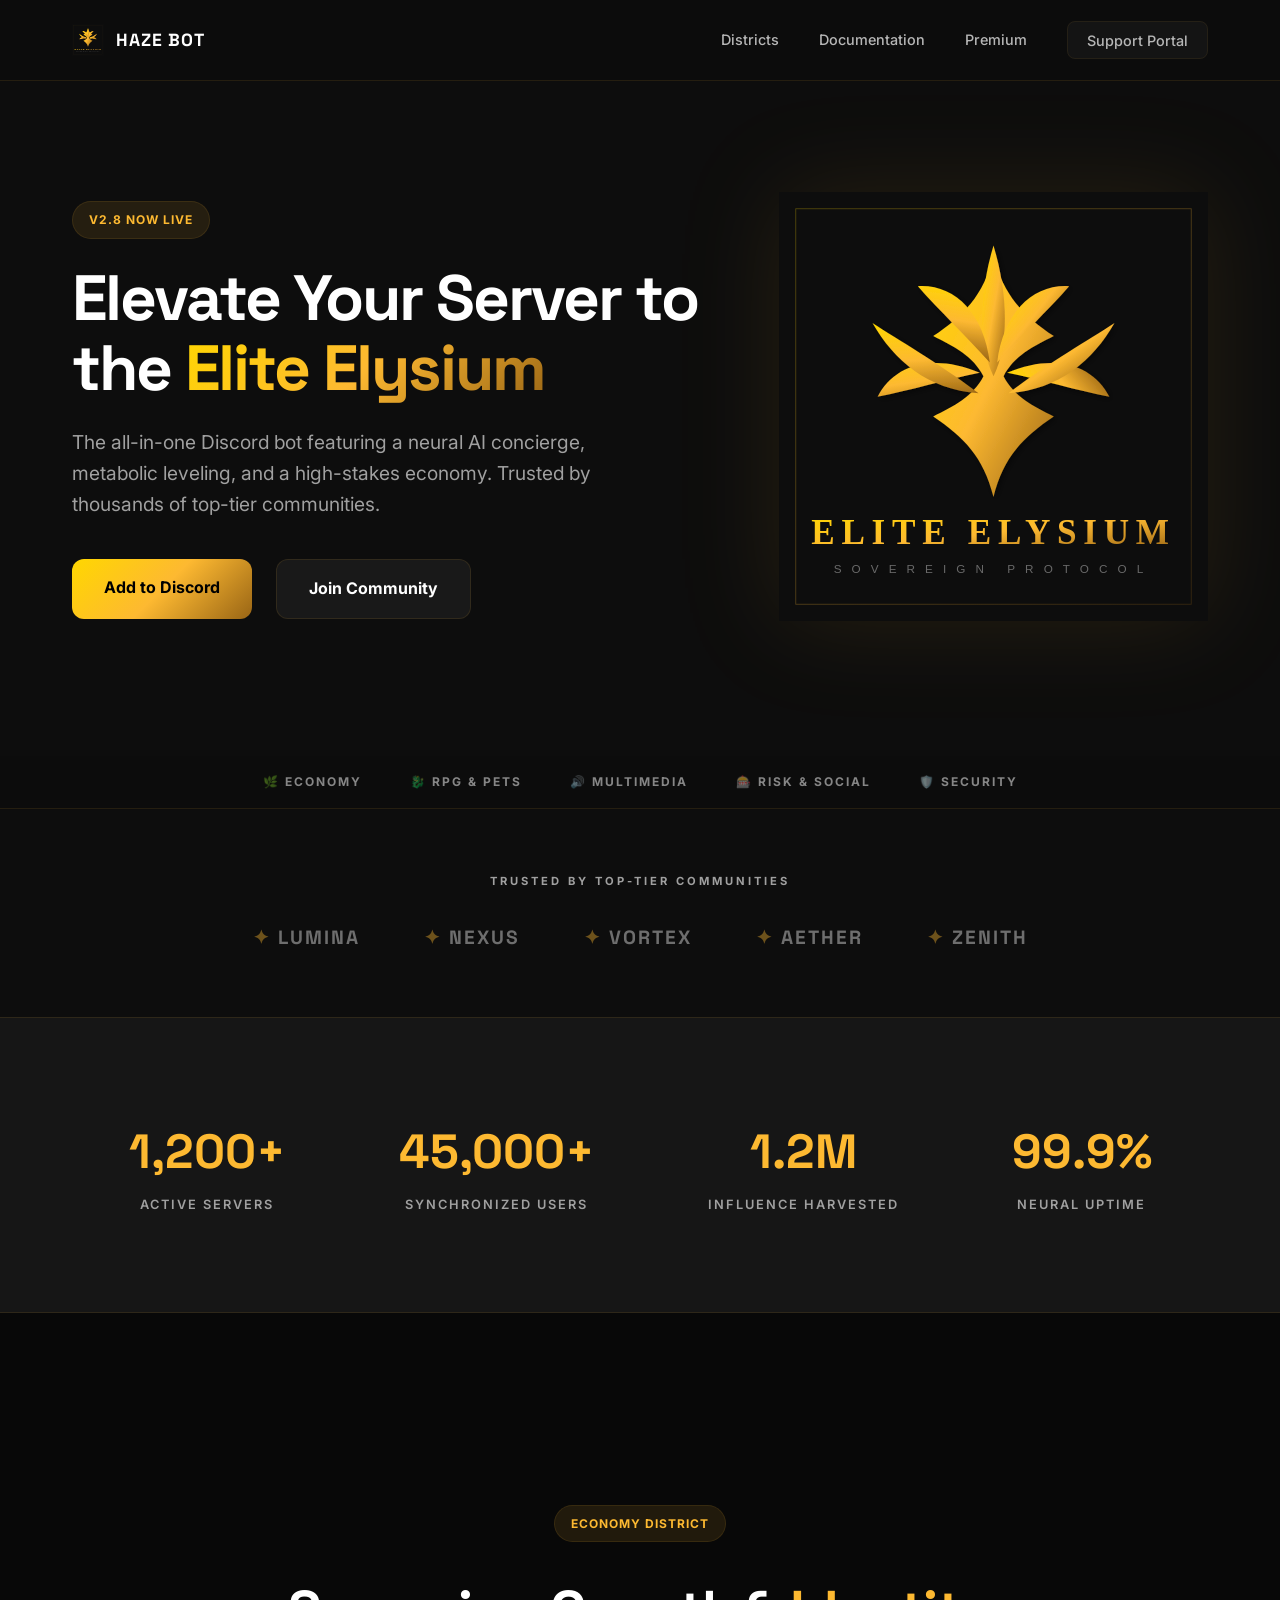
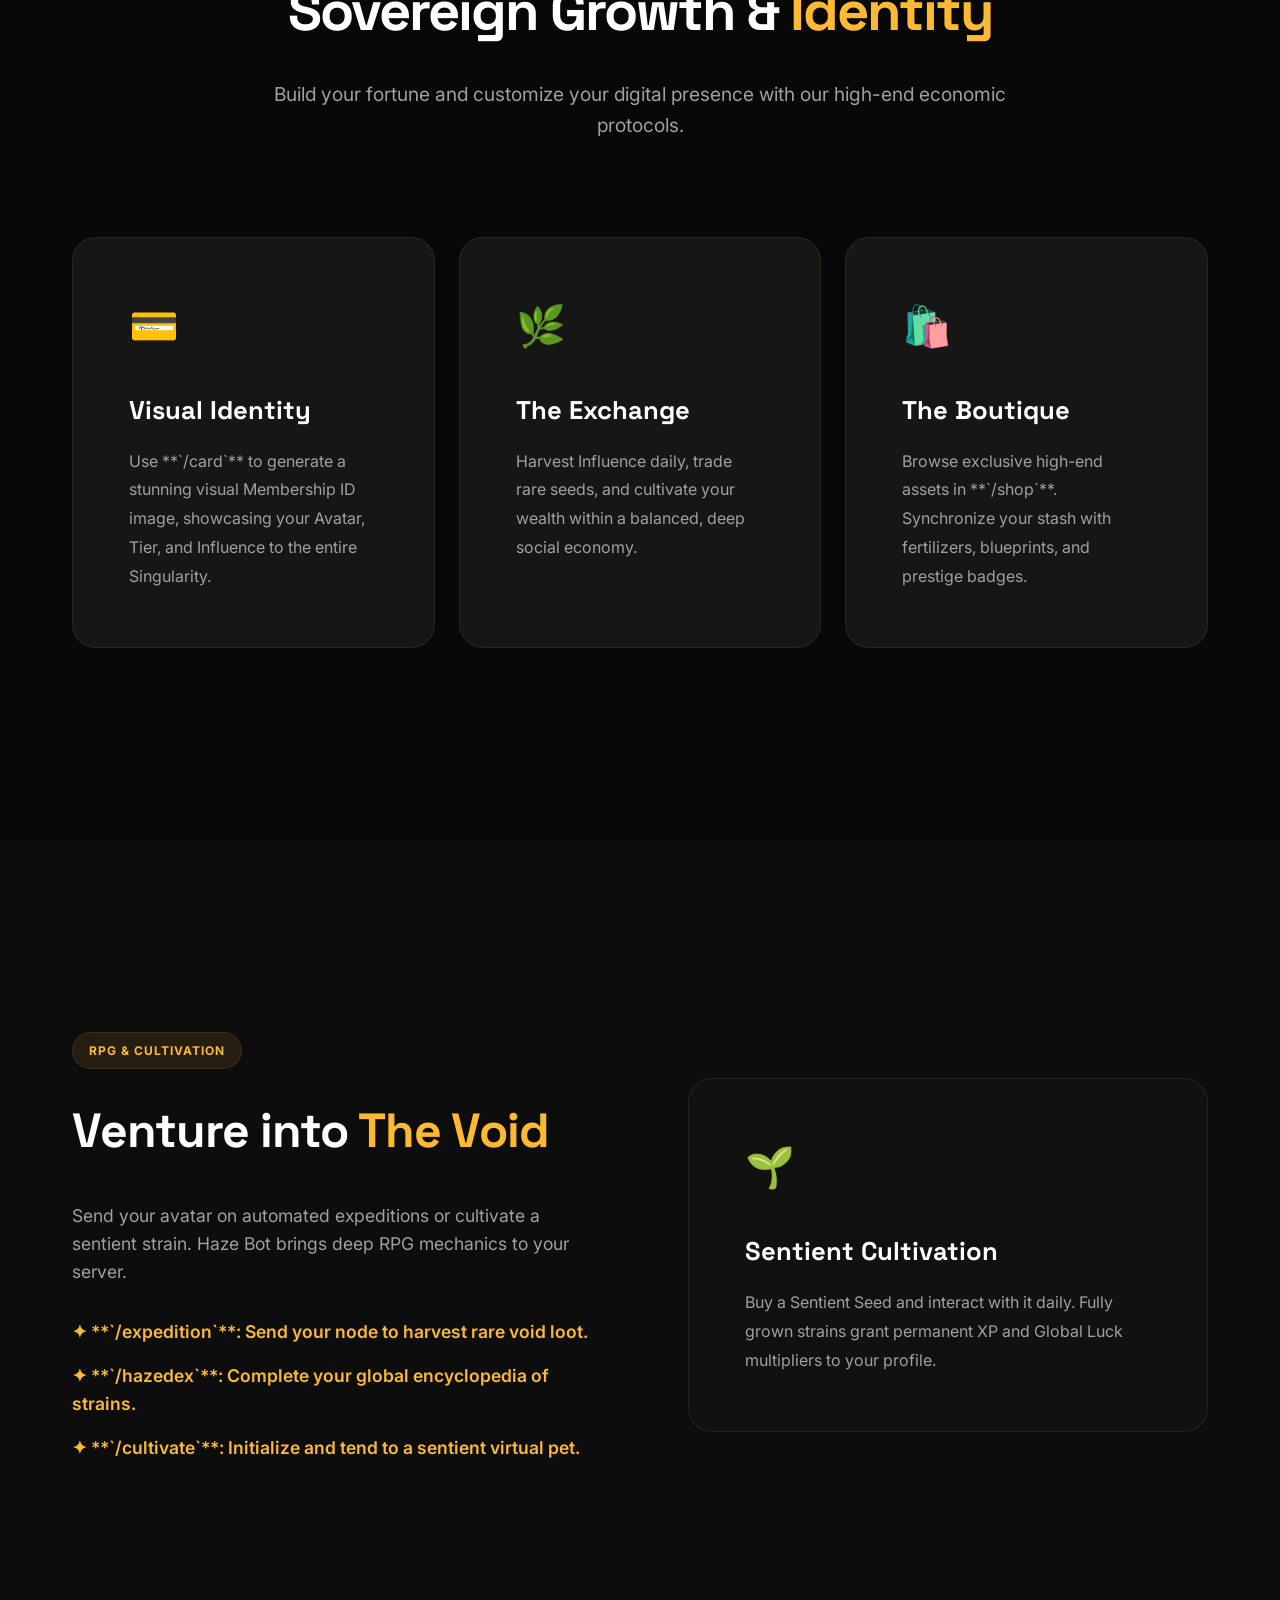
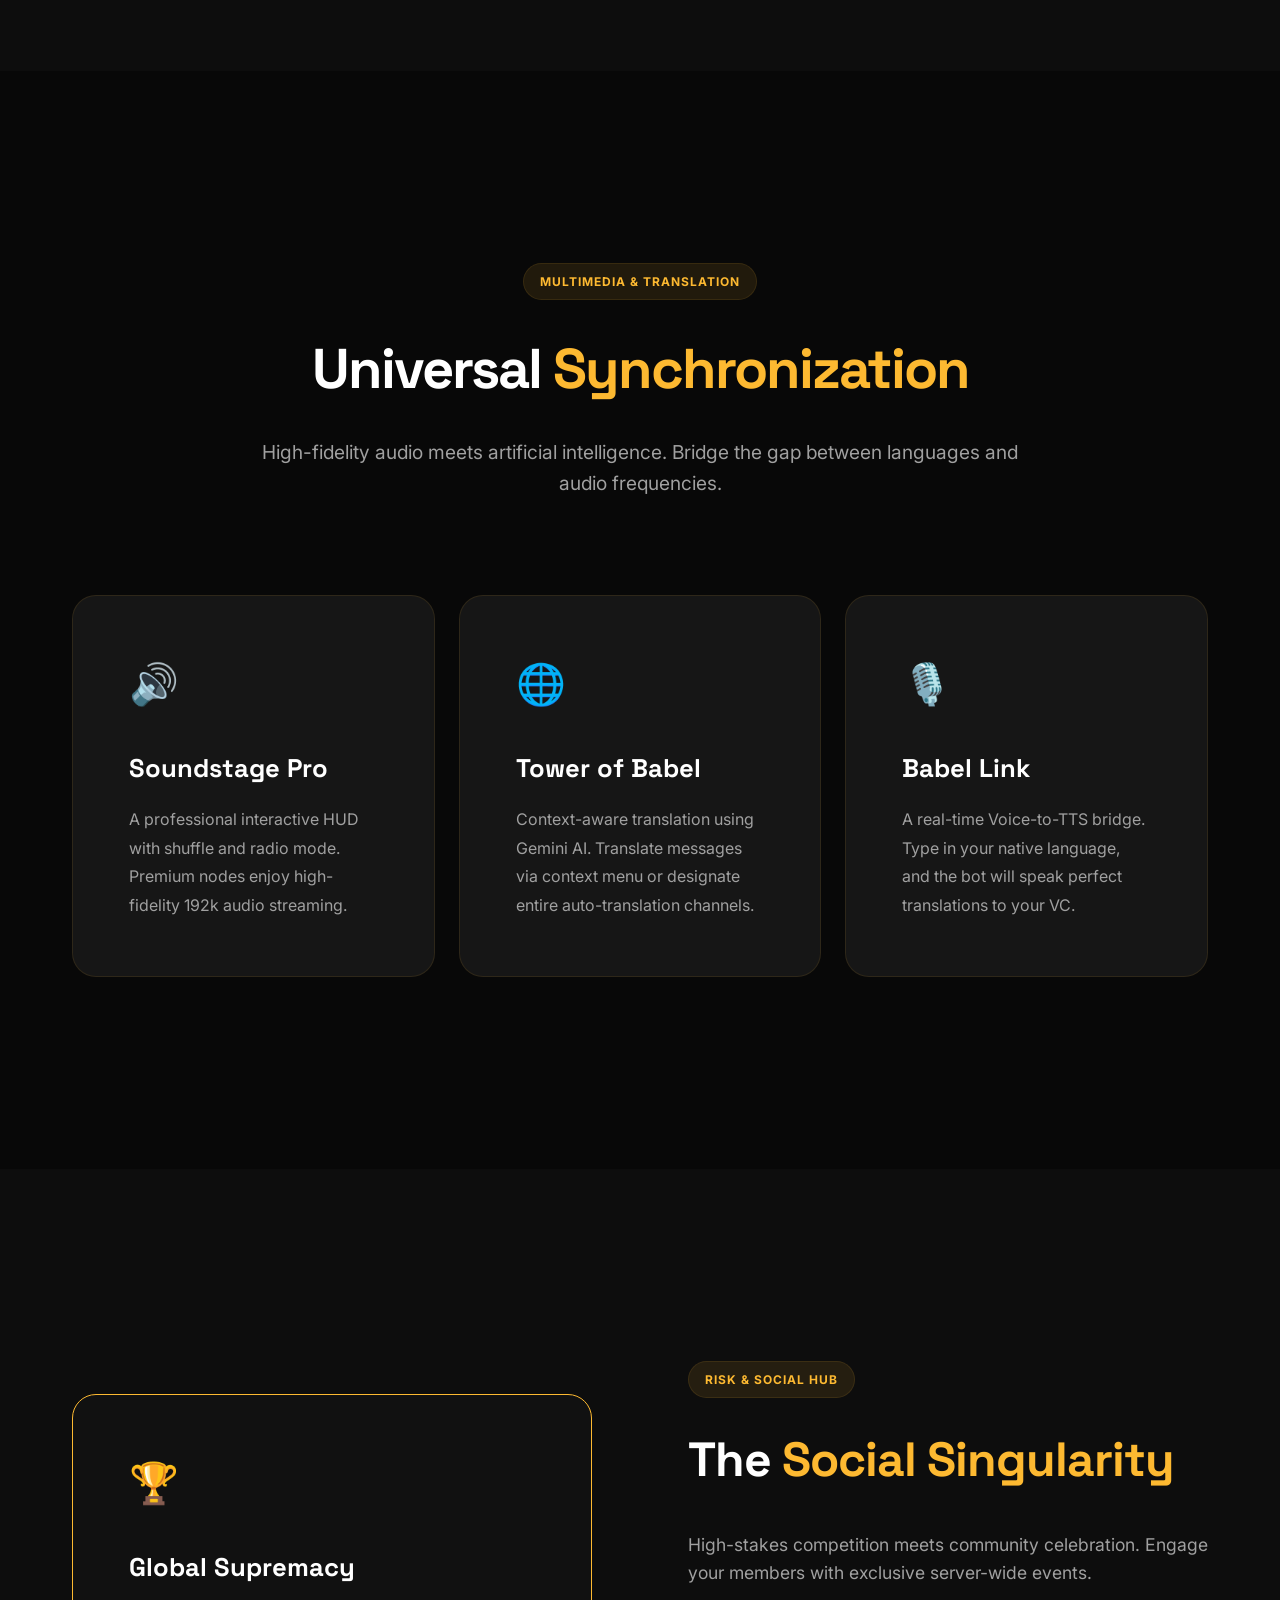
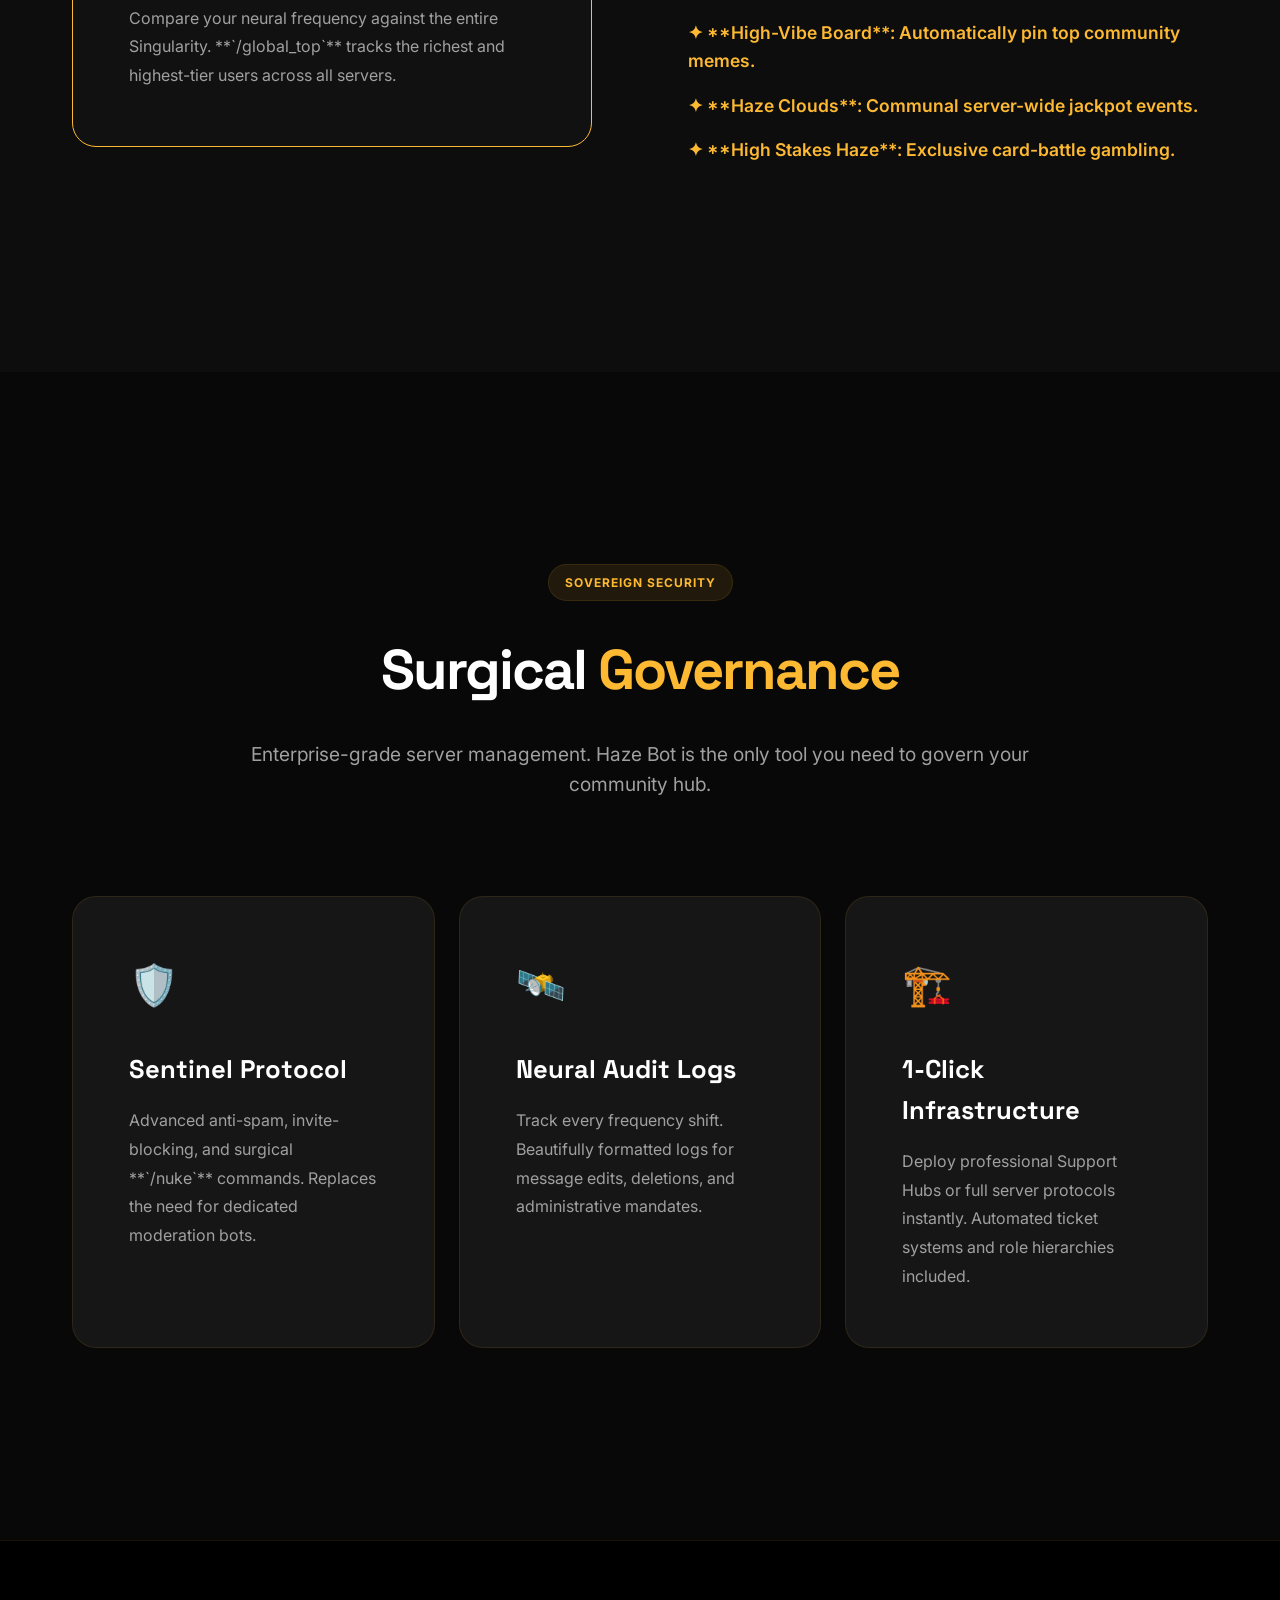
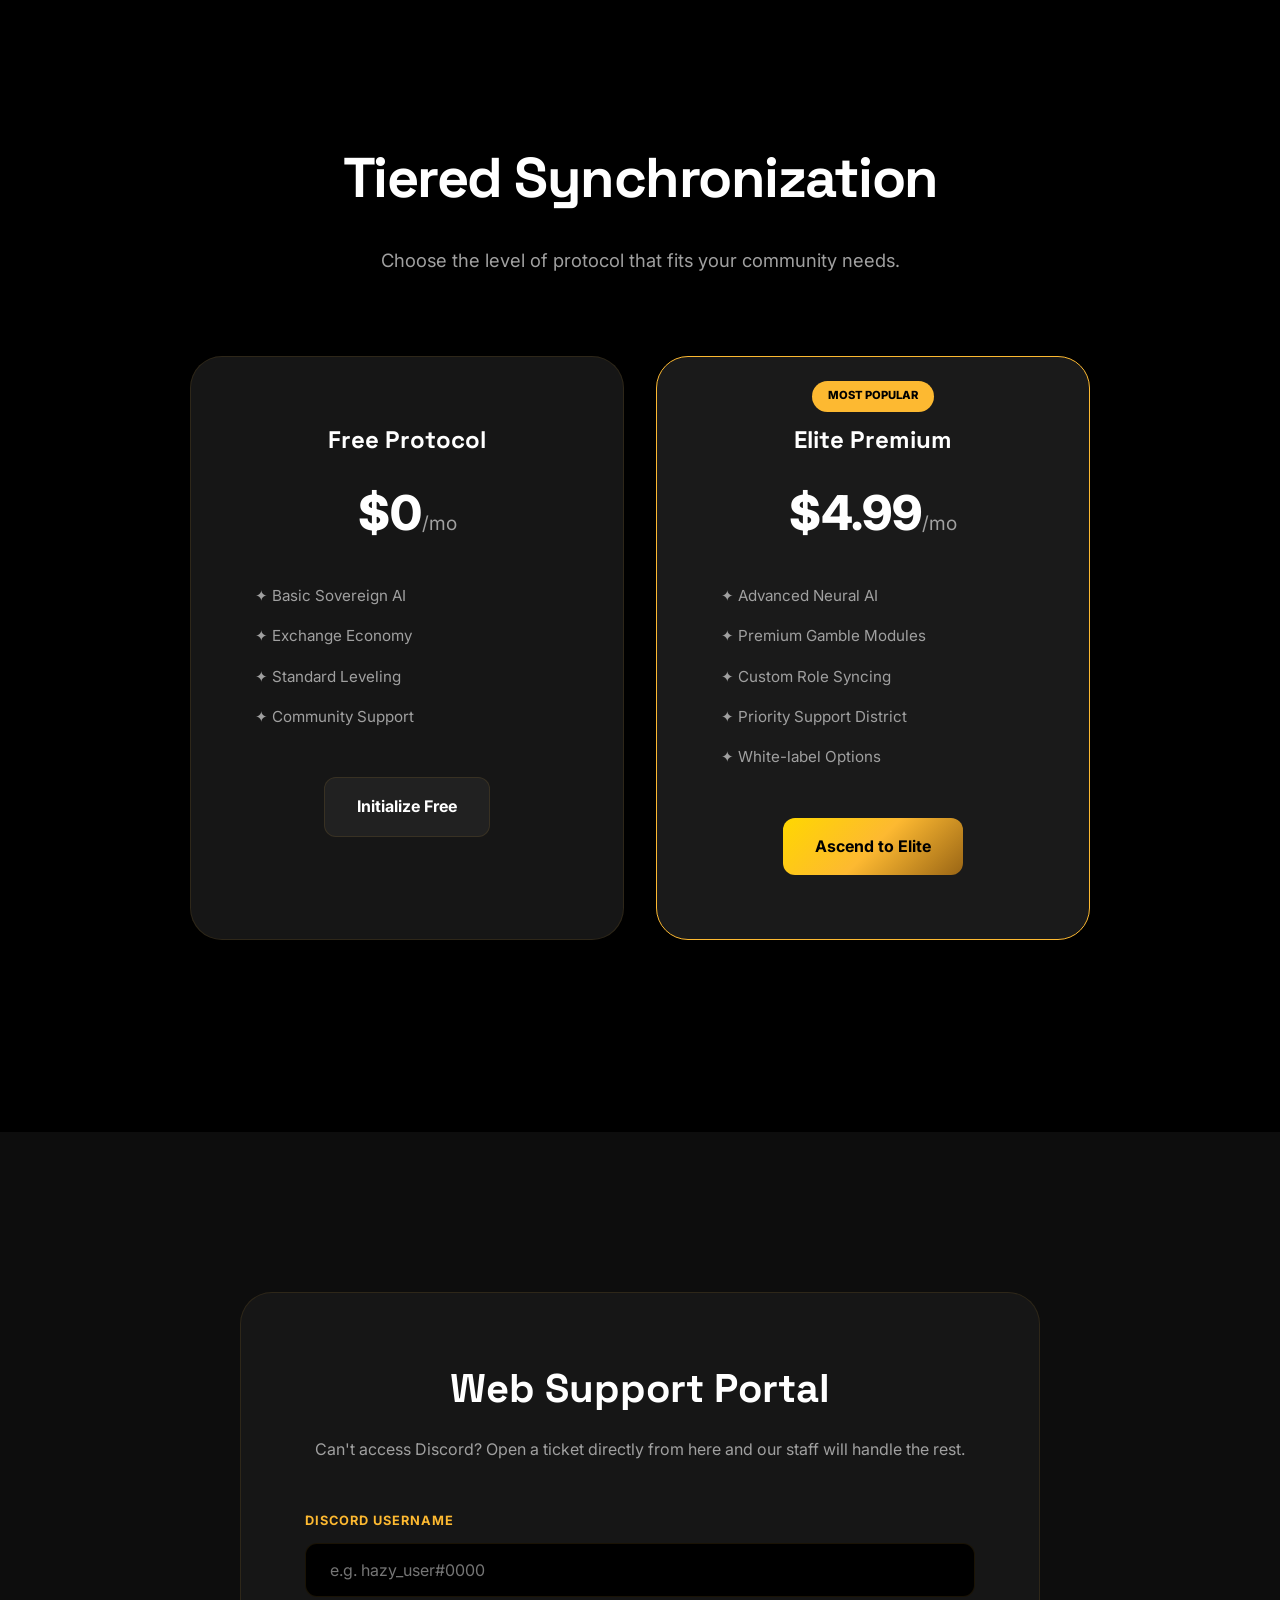
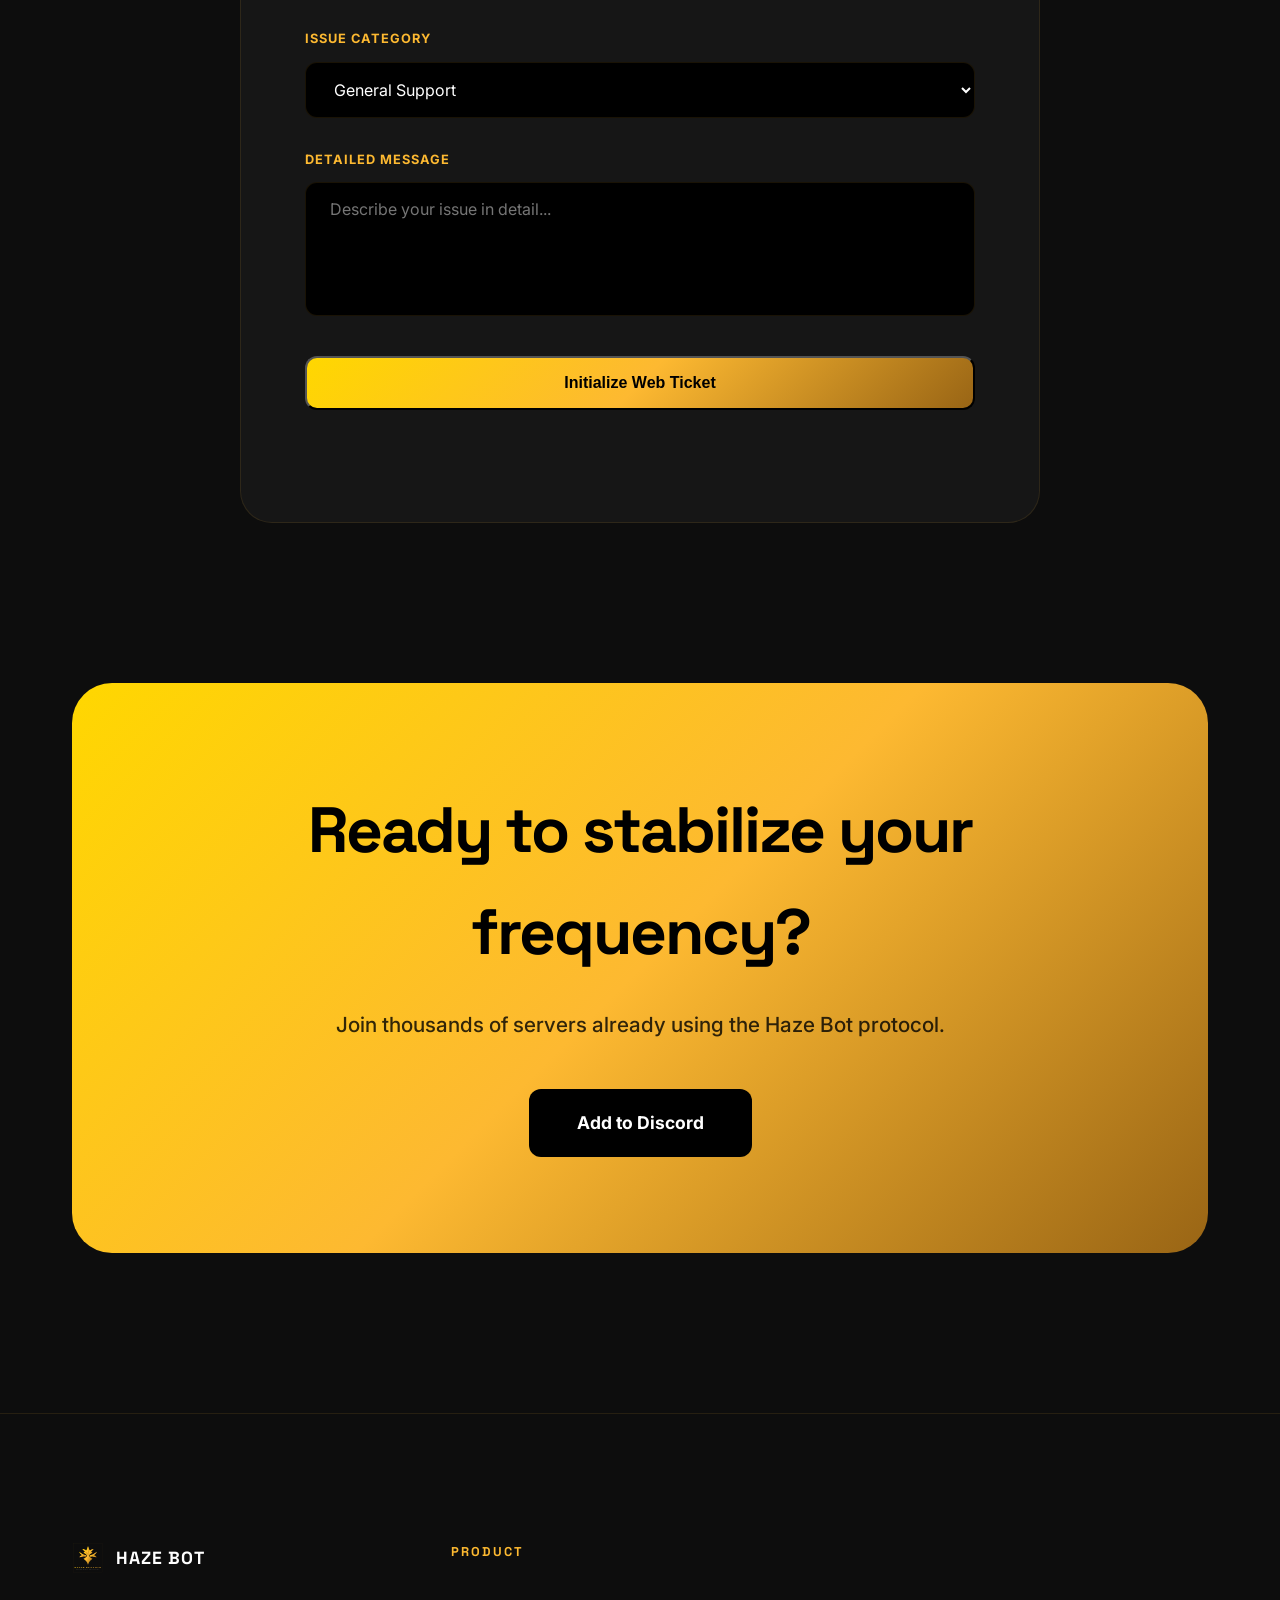
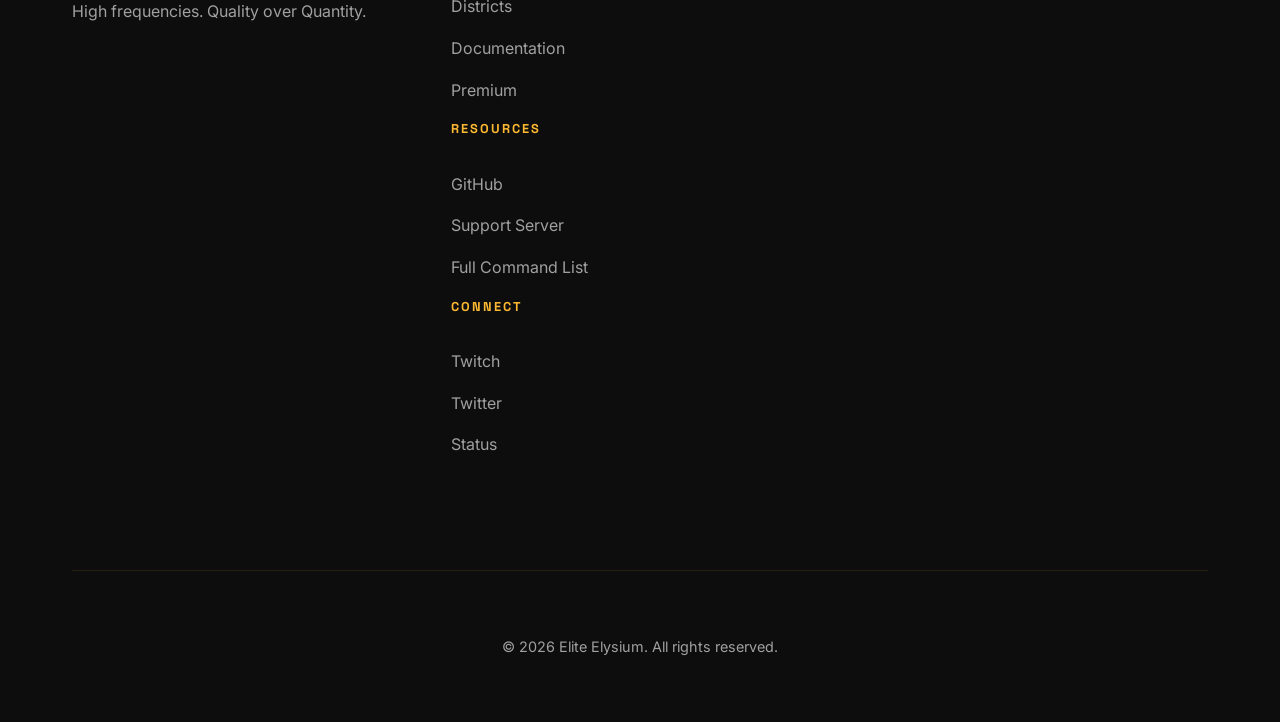
==== index.html @ 3a43bedd "🚀 Massive Feature Expansion: Categorized Districts, Live Stats, and Documentation" ====
<!DOCTYPE html>
<html lang="en">
<head>
    <meta charset="UTF-8">
    <meta name="viewport" content="width=device-width, initial-scale=1.0">
    <title>Haze Bot | The Elite Discord Experience</title>
    <link rel="stylesheet" href="styles.css">
    <link rel="preconnect" href="https://fonts.googleapis.com">
    <link rel="preconnect" href="https://fonts.gstatic.com" crossorigin>
    <link href="https://fonts.googleapis.com/css2?family=Inter:wght@400;500;600;700&family=Space+Grotesk:wght@700&display=swap" rel="stylesheet">
</head>
<body>
    <nav>
        <div class="container">
            <div class="nav-content">
                <div class="logo">
                    <img src="elysium_logo.svg" alt="Haze Bot Logo">
                    <span>HAZE BOT</span>
                </div>
                <div class="nav-right">
                    <ul class="nav-links">
                        <li><a href="#economy">Districts</a></li>
                        <li><a href="help.html">Documentation</a></li>
                        <li><a href="#premium">Premium</a></li>
                        <li><a href="#support" class="nav-btn">Support Portal</a></li>
                    </ul>
                    <div class="hamburger" id="mobile-menu-btn">
                        <span></span><span></span><span></span>
                    </div>
                </div>
            </div>
        </div>
        <!-- Mobile Dropdown -->
        <div class="mobile-nav" id="mobile-nav">
            <a href="#economy">Districts</a>
            <a href="help.html">Documentation</a>
            <a href="#premium">Premium</a>
            <a href="#support">Support Portal</a>
            <a href="https://discord.com/oauth2/authorize?client_id=1479184135963541575&permissions=8&scope=bot+applications.commands" class="btn btn-primary">Add to Discord</a>
        </div>
    </nav>

    <header class="hero">
        <div class="container hero-container">
            <div class="hero-text reveal">
                <span class="badge">V2.8 NOW LIVE</span>
                <h1>Elevate Your Server to the <span>Elite Elysium</span></h1>
                <p>The all-in-one Discord bot featuring a neural AI concierge, metabolic leveling, and a high-stakes economy. Trusted by thousands of top-tier communities.</p>
                <div class="hero-btns">
                    <a href="https://discord.com/oauth2/authorize?client_id=1479184135963541575&permissions=8&scope=bot+applications.commands" class="btn btn-primary">Add to Discord</a>
                    <a href="#" class="btn btn-secondary">Join Community</a>
                </div>
            </div>
            <div class="hero-image reveal">
                <img src="elysium_logo.svg" alt="Haze Bot Logo" class="floating">
            </div>
        </div>
    </header>

    <div class="district-nav-wrapper">
        <div class="container">
            <div class="district-nav">
                <a href="#economy">🌿 ECONOMY</a>
                <a href="#rpg">🐉 RPG & PETS</a>
                <a href="#multimedia">🔊 MULTIMEDIA</a>
                <a href="#social">🎰 RISK & SOCIAL</a>
                <a href="#security">🛡️ SECURITY</a>
            </div>
        </div>
    </div>

    <section class="trust-banner">
        <div class="container">
            <p>TRUSTED BY TOP-TIER COMMUNITIES</p>
            <div class="logo-cloud">
                <div class="cloud-item"><span>✦</span> LUMINA</div>
                <div class="cloud-item"><span>✦</span> NEXUS</div>
                <div class="cloud-item"><span>✦</span> VORTEX</div>
                <div class="cloud-item"><span>✦</span> AETHER</div>
                <div class="cloud-item"><span>✦</span> ZENITH</div>
            </div>
        </div>
    </section>

    <section class="stats">
        <div class="container stats-container">
            <div class="stat-item reveal">
                <h3 id="live-server-count">1,200+</h3>
                <p>Active Servers</p>
            </div>
            <div class="stat-item reveal">
                <h3 id="live-user-count">45,000+</h3>
                <p>Synchronized Users</p>
            </div>
            <div class="stat-item reveal">
                <h3 id="live-influence-harvested">1.2M</h3>
                <p>Influence Harvested</p>
            </div>
            <div class="stat-item reveal">
                <h3 id="live-uptime">99.9%</h3>
                <p>Neural Uptime</p>
            </div>
        </div>
    </section>

    <!-- DISTRICT: ECONOMY -->
    <section id="economy" class="district section-alt">
        <div class="container">
            <div class="district-header reveal">
                <span class="badge">ECONOMY DISTRICT</span>
                <h2>Sovereign Growth & <span>Identity</span></h2>
                <p>Build your fortune and customize your digital presence with our high-end economic protocols.</p>
            </div>
            <div class="feature-grid">
                <div class="feature-card reveal">
                    <div class="feature-icon">💳</div>
                    <h3>Visual Identity</h3>
                    <p>Use **`/card`** to generate a stunning visual Membership ID image, showcasing your Avatar, Tier, and Influence to the entire Singularity.</p>
                </div>
                <div class="feature-card reveal">
                    <div class="feature-icon">🌿</div>
                    <h3>The Exchange</h3>
                    <p>Harvest Influence daily, trade rare seeds, and cultivate your wealth within a balanced, deep social economy.</p>
                </div>
                <div class="feature-card reveal">
                    <div class="feature-icon">🛍️</div>
                    <h3>The Boutique</h3>
                    <p>Browse exclusive high-end assets in **`/shop`**. Synchronize your stash with fertilizers, blueprints, and prestige badges.</p>
                </div>
            </div>
        </div>
    </section>

    <!-- DISTRICT: RPG -->
    <section id="rpg" class="district">
        <div class="container">
            <div class="split-row reveal">
                <div class="split-text">
                    <span class="badge">RPG & CULTIVATION</span>
                    <h2>Venture into <span>The Void</span></h2>
                    <p>Send your avatar on automated expeditions or cultivate a sentient strain. Haze Bot brings deep RPG mechanics to your server.</p>
                    <ul class="check-list">
                        <li>✦ **`/expedition`**: Send your node to harvest rare void loot.</li>
                        <li>✦ **`/hazedex`**: Complete your global encyclopedia of strains.</li>
                        <li>✦ **`/cultivate`**: Initialize and tend to a sentient virtual pet.</li>
                    </ul>
                </div>
                <div class="split-visual">
                    <div class="feature-card" style="margin: 0; background: #111;">
                        <div class="feature-icon">🌱</div>
                        <h3>Sentient Cultivation</h3>
                        <p>Buy a Sentient Seed and interact with it daily. Fully grown strains grant permanent XP and Global Luck multipliers to your profile.</p>
                    </div>
                </div>
            </div>
        </div>
    </section>

    <!-- DISTRICT: MULTIMEDIA -->
    <section id="multimedia" class="district section-alt">
        <div class="container">
            <div class="district-header reveal">
                <span class="badge">MULTIMEDIA & TRANSLATION</span>
                <h2>Universal <span>Synchronization</span></h2>
                <p>High-fidelity audio meets artificial intelligence. Bridge the gap between languages and audio frequencies.</p>
            </div>
            <div class="feature-grid">
                <div class="feature-card reveal">
                    <div class="feature-icon">🔊</div>
                    <h3>Soundstage Pro</h3>
                    <p>A professional interactive HUD with shuffle and radio mode. Premium nodes enjoy high-fidelity 192k audio streaming.</p>
                </div>
                <div class="feature-card reveal">
                    <div class="feature-icon">🌐</div>
                    <h3>Tower of Babel</h3>
                    <p>Context-aware translation using Gemini AI. Translate messages via context menu or designate entire auto-translation channels.</p>
                </div>
                <div class="feature-card reveal">
                    <div class="feature-icon">🎙️</div>
                    <h3>Babel Link</h3>
                    <p>A real-time Voice-to-TTS bridge. Type in your native language, and the bot will speak perfect translations to your VC.</p>
                </div>
            </div>
        </div>
    </section>

    <!-- DISTRICT: RISK & SOCIAL -->
    <section id="social" class="district">
        <div class="container">
            <div class="split-row reveal">
                <div class="split-visual">
                    <div class="feature-card" style="margin: 0; background: #111; border-color: var(--primary-gold);">
                        <div class="feature-icon">🏆</div>
                        <h3>Global Supremacy</h3>
                        <p>Compare your neural frequency against the entire Singularity. **`/global_top`** tracks the richest and highest-tier users across all servers.</p>
                    </div>
                </div>
                <div class="split-text">
                    <span class="badge">RISK & SOCIAL HUB</span>
                    <h2>The <span>Social Singularity</span></h2>
                    <p>High-stakes competition meets community celebration. Engage your members with exclusive server-wide events.</p>
                    <ul class="check-list">
                        <li>✦ **High-Vibe Board**: Automatically pin top community memes.</li>
                        <li>✦ **Haze Clouds**: Communal server-wide jackpot events.</li>
                        <li>✦ **High Stakes Haze**: Exclusive card-battle gambling.</li>
                    </ul>
                </div>
            </div>
        </div>
    </section>

    <!-- DISTRICT: SECURITY -->
    <section id="security" class="district section-alt">
        <div class="container">
            <div class="district-header reveal">
                <span class="badge">SOVEREIGN SECURITY</span>
                <h2>Surgical <span>Governance</span></h2>
                <p>Enterprise-grade server management. Haze Bot is the only tool you need to govern your community hub.</p>
            </div>
            <div class="feature-grid">
                <div class="feature-card reveal">
                    <div class="feature-icon">🛡️</div>
                    <h3>Sentinel Protocol</h3>
                    <p>Advanced anti-spam, invite-blocking, and surgical **`/nuke`** commands. Replaces the need for dedicated moderation bots.</p>
                </div>
                <div class="feature-card reveal">
                    <div class="feature-icon">🛰️</div>
                    <h3>Neural Audit Logs</h3>
                    <p>Track every frequency shift. Beautifully formatted logs for message edits, deletions, and administrative mandates.</p>
                </div>
                <div class="feature-card reveal">
                    <div class="feature-icon">🏗️</div>
                    <h3>1-Click Infrastructure</h3>
                    <p>Deploy professional Support Hubs or full server protocols instantly. Automated ticket systems and role hierarchies included.</p>
                </div>
            </div>
        </div>
    </section>

    <section id="premium" class="pricing">
        <div class="container">
            <div class="section-header reveal">
                <h2>Tiered Synchronization</h2>
                <p>Choose the level of protocol that fits your community needs.</p>
            </div>
            <div class="pricing-grid">
                <div class="pricing-card reveal">
                    <h3>Free Protocol</h3>
                    <div class="price">$0<span>/mo</span></div>
                    <ul class="plan-features">
                        <li>✦ Basic Sovereign AI</li>
                        <li>✦ Exchange Economy</li>
                        <li>✦ Standard Leveling</li>
                        <li>✦ Community Support</li>
                    </ul>
                    <a href="https://discord.com/oauth2/authorize?client_id=1479184135963541575&permissions=8&scope=bot+applications.commands" class="btn btn-secondary">Initialize Free</a>
                </div>
                <div class="pricing-card featured reveal">
                    <div class="featured-badge">MOST POPULAR</div>
                    <h3>Elite Premium</h3>
                    <div class="price">$4.99<span>/mo</span></div>
                    <ul class="plan-features">
                        <li>✦ Advanced Neural AI</li>
                        <li>✦ Premium Gamble Modules</li>
                        <li>✦ Custom Role Syncing</li>
                        <li>✦ Priority Support District</li>
                        <li>✦ White-label Options</li>
                    </ul>
                    <a href="#" class="btn btn-primary">Ascend to Elite</a>
                </div>
            </div>
        </div>
    </section>

    <section id="support" class="support-portal">
        <div class="container">
            <div class="support-card reveal">
                <div class="support-header">
                    <h2>Web Support Portal</h2>
                    <p>Can't access Discord? Open a ticket directly from here and our staff will handle the rest.</p>
                </div>
                <form id="ticket-form" class="support-form">
                    <div class="form-group">
                        <label>Discord Username</label>
                        <input type="text" id="username" placeholder="e.g. hazy_user#0000" required>
                    </div>
                    <div class="form-group">
                        <label>Issue Category</label>
                        <select id="category">
                            <option value="General Support">General Support</option>
                            <option value="Bug Report">Bug Report</option>
                            <option value="Economy Issue">Economy Issue</option>
                            <option value="Premium Inquiry">Premium Inquiry</option>
                        </select>
                    </div>
                    <div class="form-group">
                        <label>Detailed Message</label>
                        <textarea id="message" rows="5" placeholder="Describe your issue in detail..." required></textarea>
                    </div>
                    <button type="submit" class="btn btn-primary w-100">Initialize Web Ticket</button>
                    <div id="form-status" class="form-status"></div>
                </form>
            </div>
        </div>
    </section>

    <section class="cta">
        <div class="container">
            <div class="cta-card reveal">
                <h2>Ready to stabilize your frequency?</h2>
                <p>Join thousands of servers already using the Haze Bot protocol.</p>
                <a href="https://discord.com/oauth2/authorize?client_id=1479184135963541575&permissions=8&scope=bot+applications.commands" class="btn btn-primary">Add to Discord</a>
            </div>
        </div>
    </section>

    <footer>
        <div class="container">
            <div class="footer-grid">
                <div class="footer-brand">
                    <div class="logo">
                        <img src="elysium_logo.svg" alt="Haze Bot Logo">
                        <span>HAZE BOT</span>
                    </div>
                    <p>High frequencies. Quality over Quantity.</p>
                </div>
                <div class="footer-links">
                    <div class="link-group">
                        <h4>Product</h4>
                        <a href="#economy">Districts</a>
                        <a href="help.html">Documentation</a>
                        <a href="#premium">Premium</a>
                    </div>
                    <div class="link-group">
                        <h4>Resources</h4>
                        <a href="https://github.com">GitHub</a>
                        <a href="https://discord.gg/TFC7YdumkF">Support Server</a>
                        <a href="help.html">Full Command List</a>
                    </div>
                    <div class="link-group">
                        <h4>Connect</h4>
                        <a href="https://www.twitch.tv/iitzlunartv">Twitch</a>
                        <a href="#">Twitter</a>
                        <a href="#">Status</a>
                    </div>
                </div>
            </div>
            <div class="footer-bottom">
                <p>&copy; 2026 Elite Elysium. All rights reserved.</p>
            </div>
        </div>
    </footer>

    <script src="script.js"></script>
</body>
</html>
---- styles.css ----
:root {
    --bg-dark: #0d0d0d;
    --bg-card: #161616;
    --primary-gold: #FDB931;
    --secondary-gold: #996515;
    --text-white: #ffffff;
    --text-muted: #a0a0a0;
    --border: rgba(253, 185, 49, 0.1);
    --gold-gradient: linear-gradient(135deg, #FFD700 0%, #FDB931 50%, #996515 100%);
    --font-heading: 'Space Grotesk', sans-serif;
    --font-body: 'Inter', sans-serif;
    --transition: all 0.3s cubic-bezier(0.4, 0, 0.2, 1);
}

* {
    margin: 0;
    padding: 0;
    box-sizing: border-box;
}

html {
    scroll-behavior: smooth;
}

body {
    background-color: var(--bg-dark);
    color: var(--text-white);
    font-family: var(--font-body);
    line-height: 1.6;
    overflow-x: hidden;
}

.container {
    max-width: 1200px;
    margin: 0 auto;
    padding: 0 2rem;
}

/* Typography */
h1, h2, h3 {
    font-family: var(--font-heading);
}

span.badge {
    background: rgba(253, 185, 49, 0.1);
    color: var(--primary-gold);
    padding: 0.5rem 1rem;
    border-radius: 50px;
    font-size: 0.75rem;
    font-weight: 700;
    letter-spacing: 1px;
    border: 1px solid var(--border);
    display: inline-block;
    margin-bottom: 1.5rem;
}

/* Navigation */
nav {
    padding: 1.5rem 0;
    position: fixed;
    top: 0;
    width: 100%;
    z-index: 1000;
    background: rgba(13, 13, 13, 0.8);
    backdrop-filter: blur(10px);
    border-bottom: 1px solid var(--border);
    transition: var(--transition);
}

.nav-content {
    display: flex;
    justify-content: space-between;
    align-items: center;
}

.logo {
    display: flex;
    align-items: center;
    gap: 0.75rem;
    font-family: var(--font-heading);
    font-weight: 700;
    font-size: 1.1rem;
    letter-spacing: 1px;
}

.logo img {
    height: 32px;
}

.nav-right {
    display: flex;
    align-items: center;
    gap: 2.5rem;
}

.nav-links {
    display: flex;
    list-style: none;
    gap: 2.5rem;
    align-items: center;
}

.nav-links a {
    color: var(--text-white);
    text-decoration: none;
    font-size: 0.9rem;
    font-weight: 500;
    transition: var(--transition);
    opacity: 0.7;
}

.nav-links a:hover {
    opacity: 1;
    color: var(--primary-gold);
}

.nav-btn {
    background: rgba(255, 255, 255, 0.05);
    padding: 0.6rem 1.2rem;
    border-radius: 8px;
    border: 1px solid var(--border);
}

/* Hamburger */
.hamburger {
    display: none;
    flex-direction: column;
    gap: 6px;
    cursor: pointer;
}

.hamburger span {
    width: 25px;
    height: 2px;
    background: #fff;
    transition: 0.3s;
}

/* Mobile Nav Dropdown */
.mobile-nav {
    display: none;
    position: absolute;
    top: 100%;
    left: 0;
    width: 100%;
    background: #111;
    border-bottom: 1px solid var(--border);
    padding: 2rem;
    flex-direction: column;
    gap: 1.5rem;
}

.mobile-nav a {
    color: #fff;
    text-decoration: none;
    font-size: 1.1rem;
    font-weight: 500;
}

/* Hero Section */
.hero {
    padding: 12rem 0 8rem;
}

.hero-container {
    display: grid;
    grid-template-columns: 1.2fr 0.8fr;
    align-items: center;
    gap: 4rem;
}

.hero h1 {
    font-size: clamp(3rem, 7vw, 4rem);
    line-height: 1.1;
    margin-bottom: 1.5rem;
    letter-spacing: -2px;
}

.hero h1 span {
    background: var(--gold-gradient);
    -webkit-background-clip: text;
    -webkit-text-fill-color: transparent;
}

.hero p {
    font-size: 1.2rem;
    color: var(--text-muted);
    margin-bottom: 2.5rem;
    max-width: 600px;
}

.hero-btns {
    display: flex;
    gap: 1.5rem;
}

.btn {
    padding: 1rem 2rem;
    border-radius: 12px;
    text-decoration: none;
    font-weight: 700;
    font-size: 1rem;
    transition: var(--transition);
    display: inline-block;
    text-align: center;
}

.btn-primary {
    background: var(--gold-gradient);
    color: #000;
}

.btn-primary:hover {
    transform: translateY(-3px);
    box-shadow: 0 10px 30px rgba(253, 185, 49, 0.3);
}

.btn-secondary {
    background: rgba(255, 255, 255, 0.05);
    color: var(--text-white);
    border: 1px solid var(--border);
}

.btn-secondary:hover {
    background: rgba(255, 255, 255, 0.1);
    transform: translateY(-3px);
}

.hero-image img {
    width: 100%;
    filter: drop-shadow(0 0 50px rgba(253, 185, 49, 0.1));
}

.floating {
    animation: float 6s ease-in-out infinite;
}

@keyframes float {
    0%, 100% { transform: translateY(0); }
    50% { transform: translateY(-20px); }
}

/* Trust Banner */
.trust-banner {
    padding: 4rem 0;
    text-align: center;
}

.trust-banner p {
    font-size: 0.7rem;
    letter-spacing: 3px;
    font-weight: 700;
    color: var(--text-muted);
    margin-bottom: 2rem;
}

.logo-cloud {
    display: flex;
    justify-content: center;
    gap: 4rem;
    flex-wrap: wrap;
    opacity: 0.4;
}

.cloud-item {
    font-family: var(--font-heading);
    font-size: 1.2rem;
    font-weight: 700;
    letter-spacing: 2px;
}

.cloud-item span { color: var(--primary-gold); }

/* Stats Section */
.stats {
    padding: 6rem 0;
    background: var(--bg-card);
    border-top: 1px solid var(--border);
    border-bottom: 1px solid var(--border);
}

.stats-container {
    display: flex;
    justify-content: space-around;
    text-align: center;
}

.stat-item h3 {
    font-size: 3rem;
    color: var(--primary-gold);
    margin-bottom: 0.25rem;
}

.stat-item p {
    color: var(--text-muted);
    text-transform: uppercase;
    font-size: 0.8rem;
    letter-spacing: 2px;
    font-weight: 600;
}

/* Features Section */
.features {
    padding: 10rem 0;
}

.section-header {
    text-align: center;
    max-width: 700px;
    margin: 0 auto 5rem;
}

.section-header h2 {
    font-size: 3.5rem;
    margin-bottom: 1.5rem;
    letter-spacing: -1.5px;
}

.section-header p {
    color: var(--text-muted);
    font-size: 1.15rem;
}

.feature-grid {
    display: grid;
    grid-template-columns: repeat(auto-fit, minmax(350px, 1fr));
    gap: 1.5rem;
}

.feature-card {
    background: var(--bg-card);
    padding: 3.5rem;
    border-radius: 24px;
    border: 1px solid var(--border);
    transition: var(--transition);
}

.feature-card:hover {
    border-color: rgba(253, 185, 49, 0.4);
    transform: translateY(-8px);
}

.feature-icon {
    font-size: 2.5rem;
    margin-bottom: 2rem;
    display: block;
}

.feature-card h3 {
    font-size: 1.6rem;
    margin-bottom: 1rem;
}

.feature-card p {
    color: var(--text-muted);
    line-height: 1.8;
}

/* Deep Dive */
.deep-dive {
    padding: 10rem 0;
    background: radial-gradient(circle at 100% 50%, rgba(253, 185, 49, 0.05) 0%, transparent 40%);
}

.split-row {
    display: grid;
    grid-template-columns: 1fr 1fr;
    gap: 6rem;
    align-items: center;
}

.split-text h2 { font-size: 3rem; margin-bottom: 2rem; letter-spacing: -1px; }
.split-text h2 span { color: var(--primary-gold); }
.split-text p { font-size: 1.1rem; color: var(--text-muted); margin-bottom: 2rem; }

.check-list { list-style: none; }
.check-list li { margin-bottom: 1rem; font-weight: 600; font-size: 1.1rem; color: var(--primary-gold); }

.terminal-mockup {
    background: #000;
    border-radius: 12px;
    overflow: hidden;
    border: 1px solid var(--border);
    box-shadow: 0 30px 60px rgba(0,0,0,0.5);
}

.terminal-header {
    background: #1a1a1a;
    padding: 1rem 1.5rem;
    display: flex;
    align-items: center;
    gap: 0.5rem;
}

.terminal-header .title {
    margin-left: 1rem;
    font-size: 0.75rem;
    font-family: monospace;
    opacity: 0.5;
}

.terminal-body {
    padding: 2rem;
    font-family: monospace;
}

.terminal-body code {
    display: block;
    margin-bottom: 0.75rem;
    font-size: 0.9rem;
}

.terminal-body code:last-child { color: var(--primary-gold); }

/* Testimonials */
.testimonials { padding: 10rem 0; }
.testimonial-grid { display: grid; grid-template-columns: repeat(auto-fit, minmax(300px, 1fr)); gap: 2rem; }
.testimonial-card { background: var(--bg-card); padding: 3rem; border-radius: 24px; border: 1px solid var(--border); }
.testimonial-card .quote { font-size: 1.1rem; font-style: italic; margin-bottom: 2.5rem; position: relative; }
.testimonial-card .quote::before { content: '"'; font-size: 4rem; color: var(--primary-gold); opacity: 0.2; position: absolute; top: -1.5rem; left: -1rem; }

.author { display: flex; align-items: center; gap: 1rem; }
.avatar { width: 50px; height: 50px; background: var(--border); border-radius: 50%; display: flex; align-items: center; justify-content: center; font-weight: 700; color: var(--primary-gold); border: 1px solid var(--border); }
.author-info strong { display: block; font-size: 1.1rem; }
.author-info span { font-size: 0.85rem; color: var(--text-muted); }

/* District Navigation */
.district-nav-wrapper {
    position: sticky;
    top: 80px;
    background: rgba(13, 13, 13, 0.95);
    backdrop-filter: blur(10px);
    border-bottom: 1px solid var(--border);
    z-index: 900;
    padding: 1rem 0;
}

.district-nav {
    display: flex;
    justify-content: center;
    gap: 3rem;
    flex-wrap: wrap;
}

.district-nav a {
    color: var(--text-white);
    text-decoration: none;
    font-size: 0.75rem;
    font-weight: 700;
    letter-spacing: 2px;
    opacity: 0.5;
    transition: var(--transition);
}

.district-nav a:hover {
    opacity: 1;
    color: var(--primary-gold);
}

/* District Sections */
.district {
    padding: 12rem 0;
}

.section-alt {
    background: #080808;
}

.district-header {
    text-align: center;
    max-width: 800px;
    margin: 0 auto 6rem;
}

.district-header h2 {
    font-size: 3.5rem;
    margin-bottom: 1.5rem;
    letter-spacing: -2px;
}

.district-header h2 span {
    color: var(--primary-gold);
}

.district-header p {
    color: var(--text-muted);
    font-size: 1.2rem;
}

/* Pricing */
.pricing { padding: 12rem 0; background: #000; border-top: 1px solid var(--border); }
.pricing-grid { display: flex; justify-content: center; gap: 2rem; max-width: 900px; margin: 0 auto; }
.pricing-card { flex: 1; background: var(--bg-card); padding: 4rem; border-radius: 32px; border: 1px solid var(--border); text-align: center; transition: var(--transition); position: relative; }
.pricing-card.featured { border-color: var(--primary-gold); background: #1a1a1a; transform: scale(1.05); }
.featured-badge { position: absolute; top: 1.5rem; left: 50%; transform: translateX(-50%); background: var(--primary-gold); color: #000; padding: 0.4rem 1rem; border-radius: 50px; font-size: 0.7rem; font-weight: 800; }

.pricing-card h3 { font-size: 1.5rem; margin-bottom: 1rem; }
.price { font-size: 3rem; font-weight: 800; margin-bottom: 2rem; }
.price span { font-size: 1.2rem; color: var(--text-muted); font-weight: 400; }

.plan-features { list-style: none; text-align: left; margin-bottom: 3rem; }
.plan-features li { margin-bottom: 1rem; color: var(--text-muted); font-size: 0.95rem; }

/* Commands Section */
.commands {
    padding: 10rem 0;
}

.command-box {
    background: var(--bg-card);
    border-radius: 32px;
    padding: 4rem;
    display: grid;
    grid-template-columns: 1fr 1fr;
    gap: 4rem;
    align-items: center;
    border: 1px solid var(--border);
}

.command-info h2 {
    font-size: 3rem;
    margin-bottom: 1.5rem;
}

.command-info p {
    color: var(--text-muted);
    margin-bottom: 2.5rem;
}

.command-example {
    background: #000;
    border-radius: 12px;
    overflow: hidden;
    border: 1px solid var(--border);
}

.command-tags {
    display: flex;
    flex-wrap: wrap;
    gap: 1rem;
    list-style: none;
}

.command-tags li {
    background: rgba(253, 185, 49, 0.05);
    border: 1px solid var(--border);
    padding: 0.75rem 1.5rem;
    border-radius: 12px;
    font-weight: 600;
    color: var(--primary-gold);
}

/* Support Portal Section */
.support-portal {
    padding: 10rem 0;
}

.support-card {
    max-width: 800px;
    margin: 0 auto;
    background: var(--bg-card);
    border: 1px solid var(--border);
    border-radius: 32px;
    padding: 4rem;
}

.support-header {
    text-align: center;
    margin-bottom: 3rem;
}

.support-header h2 {
    font-size: 2.5rem;
    margin-bottom: 1rem;
}

.support-header p {
    color: var(--text-muted);
}

.support-form .form-group {
    margin-bottom: 2rem;
}

.support-form label {
    display: block;
    font-size: 0.8rem;
    font-weight: 700;
    text-transform: uppercase;
    letter-spacing: 1px;
    margin-bottom: 0.75rem;
    color: var(--primary-gold);
}

.support-form input,
.support-form select,
.support-form textarea {
    width: 100%;
    background: #000;
    border: 1px solid var(--border);
    padding: 1rem 1.5rem;
    border-radius: 12px;
    color: #fff;
    font-family: var(--font-body);
    font-size: 1rem;
    transition: var(--transition);
}

.support-form input:focus,
.support-form select:focus,
.support-form textarea:focus {
    outline: none;
    border-color: var(--primary-gold);
    box-shadow: 0 0 15px rgba(253, 185, 49, 0.1);
}

.support-form textarea {
    resize: none;
}

.form-status {
    margin-top: 1.5rem;
    text-align: center;
    font-size: 0.9rem;
    min-height: 1.5rem;
}

.w-100 { width: 100%; }

/* CTA Section */
.cta {
    padding-bottom: 10rem;
}

.cta-card {
    background: var(--gold-gradient);
    padding: 6rem;
    border-radius: 40px;
    text-align: center;
    color: #000;
}

.cta-card h2 {
    font-size: 4rem;
    margin-bottom: 1.5rem;
    letter-spacing: -2px;
}

.cta-card p {
    font-size: 1.3rem;
    margin-bottom: 3rem;
    font-weight: 500;
    opacity: 0.8;
}

.cta-card .btn-primary {
    background: #000;
    color: #fff;
    padding: 1.25rem 3rem;
    font-size: 1.1rem;
}

/* Footer */
footer {
    padding: 8rem 0 4rem;
    border-top: 1px solid var(--border);
}

.footer-grid {
    display: grid;
    grid-template-columns: 1.5fr 1fr 1fr 1fr;
    gap: 4rem;
    margin-bottom: 6rem;
}

.footer-brand p {
    margin-top: 1.5rem;
    color: var(--text-muted);
    font-size: 1rem;
    line-height: 1.7;
}

.footer-links h4 {
    font-family: var(--font-heading);
    font-size: 0.8rem;
    letter-spacing: 2px;
    color: var(--primary-gold);
    text-transform: uppercase;
    margin-bottom: 2rem;
}

.link-group a {
    display: block;
    color: var(--text-muted);
    text-decoration: none;
    margin-bottom: 1rem;
    font-size: 1rem;
    transition: var(--transition);
}

.link-group a:hover {
    color: var(--text-white);
}

.footer-bottom {
    text-align: center;
    color: var(--text-muted);
    font-size: 0.9rem;
    border-top: 1px solid var(--border);
    padding-top: 4rem;
}

/* Animations */
.reveal {
    opacity: 0;
    transform: translateY(30px);
    transition: all 0.8s cubic-bezier(0.16, 1, 0.3, 1);
}

.reveal.active {
    opacity: 1;
    transform: translateY(0);
}

/* Responsive */
@media (max-width: 992px) {
    .hero-container { grid-template-columns: 1fr; text-align: center; }
    .hero h1 { font-size: 3.5rem; }
    .hero-btns { justify-content: center; }
    .hamburger { display: flex; }
    .nav-links { display: none; }
    
    .stats-container { flex-wrap: wrap; gap: 3rem; }
    .split-row { grid-template-columns: 1fr; gap: 4rem; }
    .pricing-grid { flex-direction: column; align-items: center; }
    .pricing-card { width: 100%; max-width: 450px; }
    
    .command-box { grid-template-columns: 1fr; text-align: center; }
    .command-tags { justify-content: center; }
    
    .footer-grid { grid-template-columns: 1fr 1fr; gap: 3rem; }
}

@media (max-width: 600px) {
    .footer-grid { grid-template-columns: 1fr; text-align: center; }
    .logo { justify-content: center; }
    .cta-card { padding: 4rem 2rem; }
    .cta-card h2 { font-size: 2.5rem; }
}
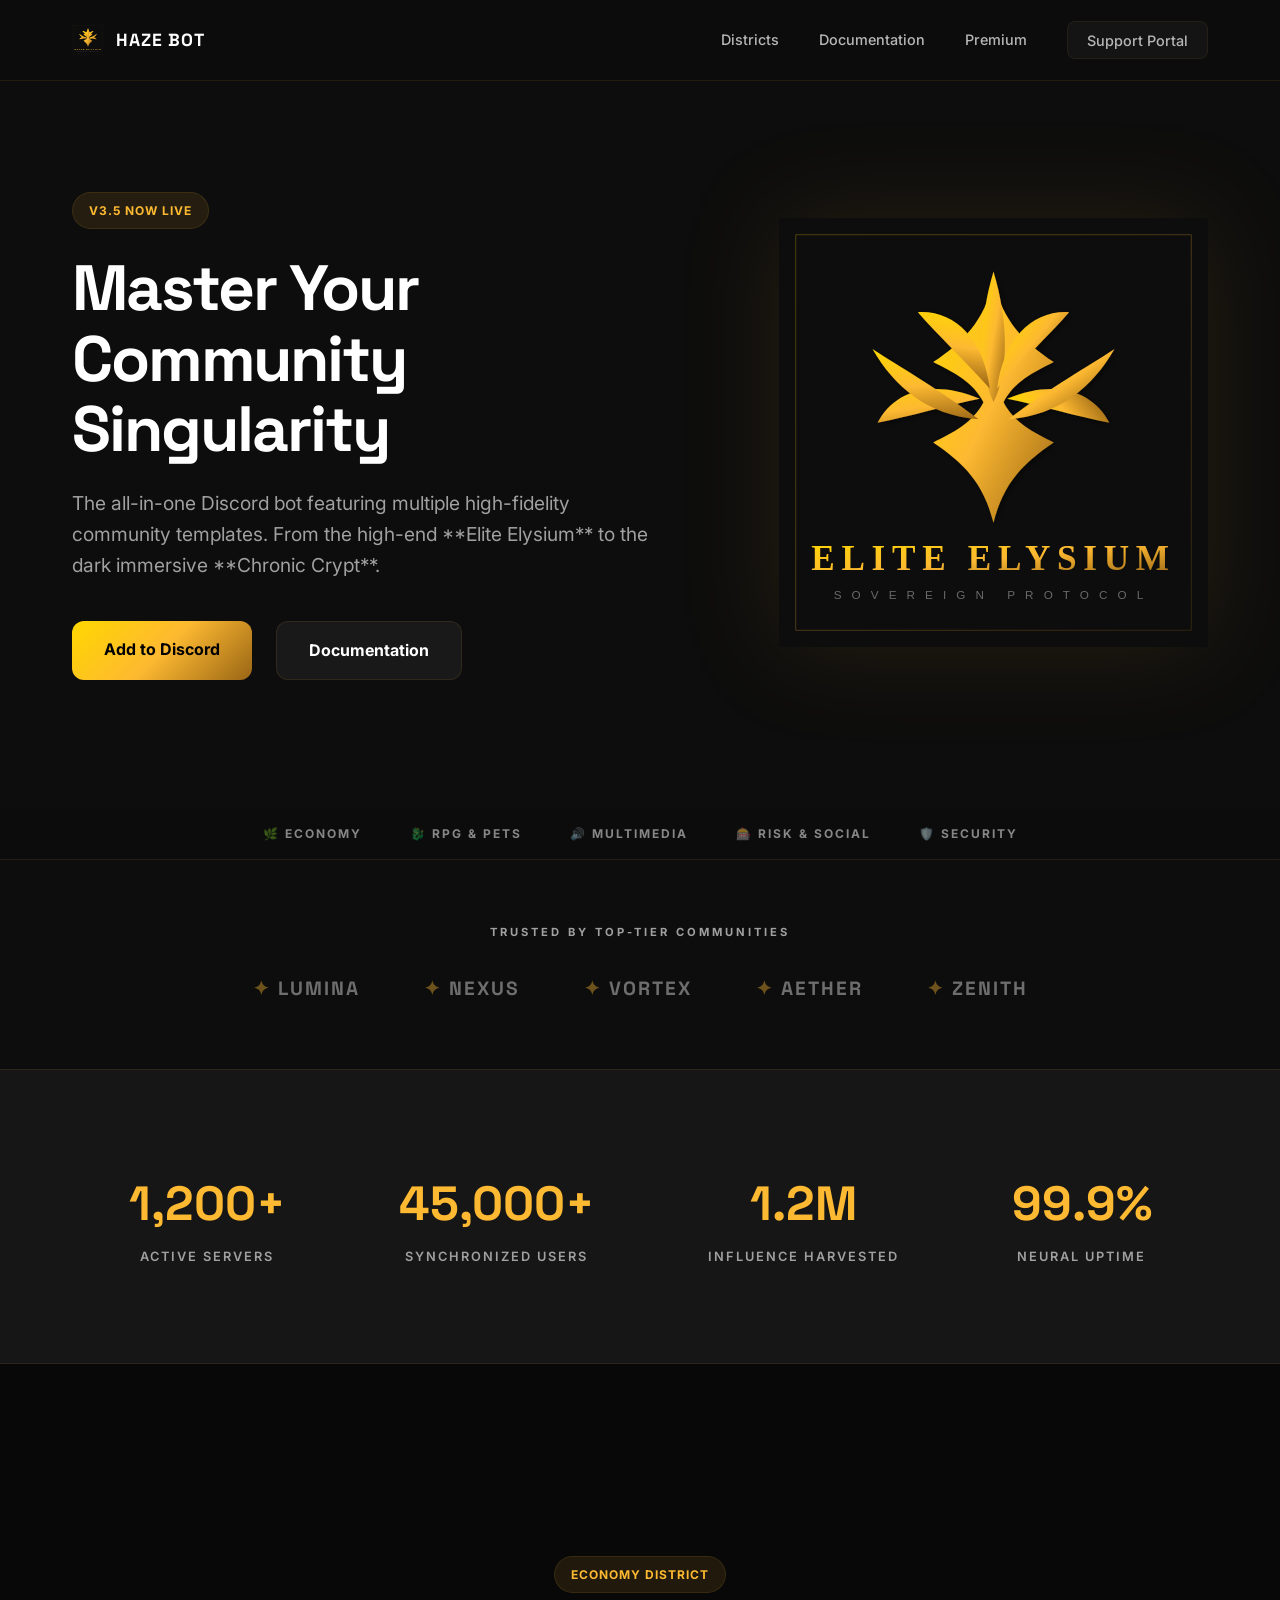
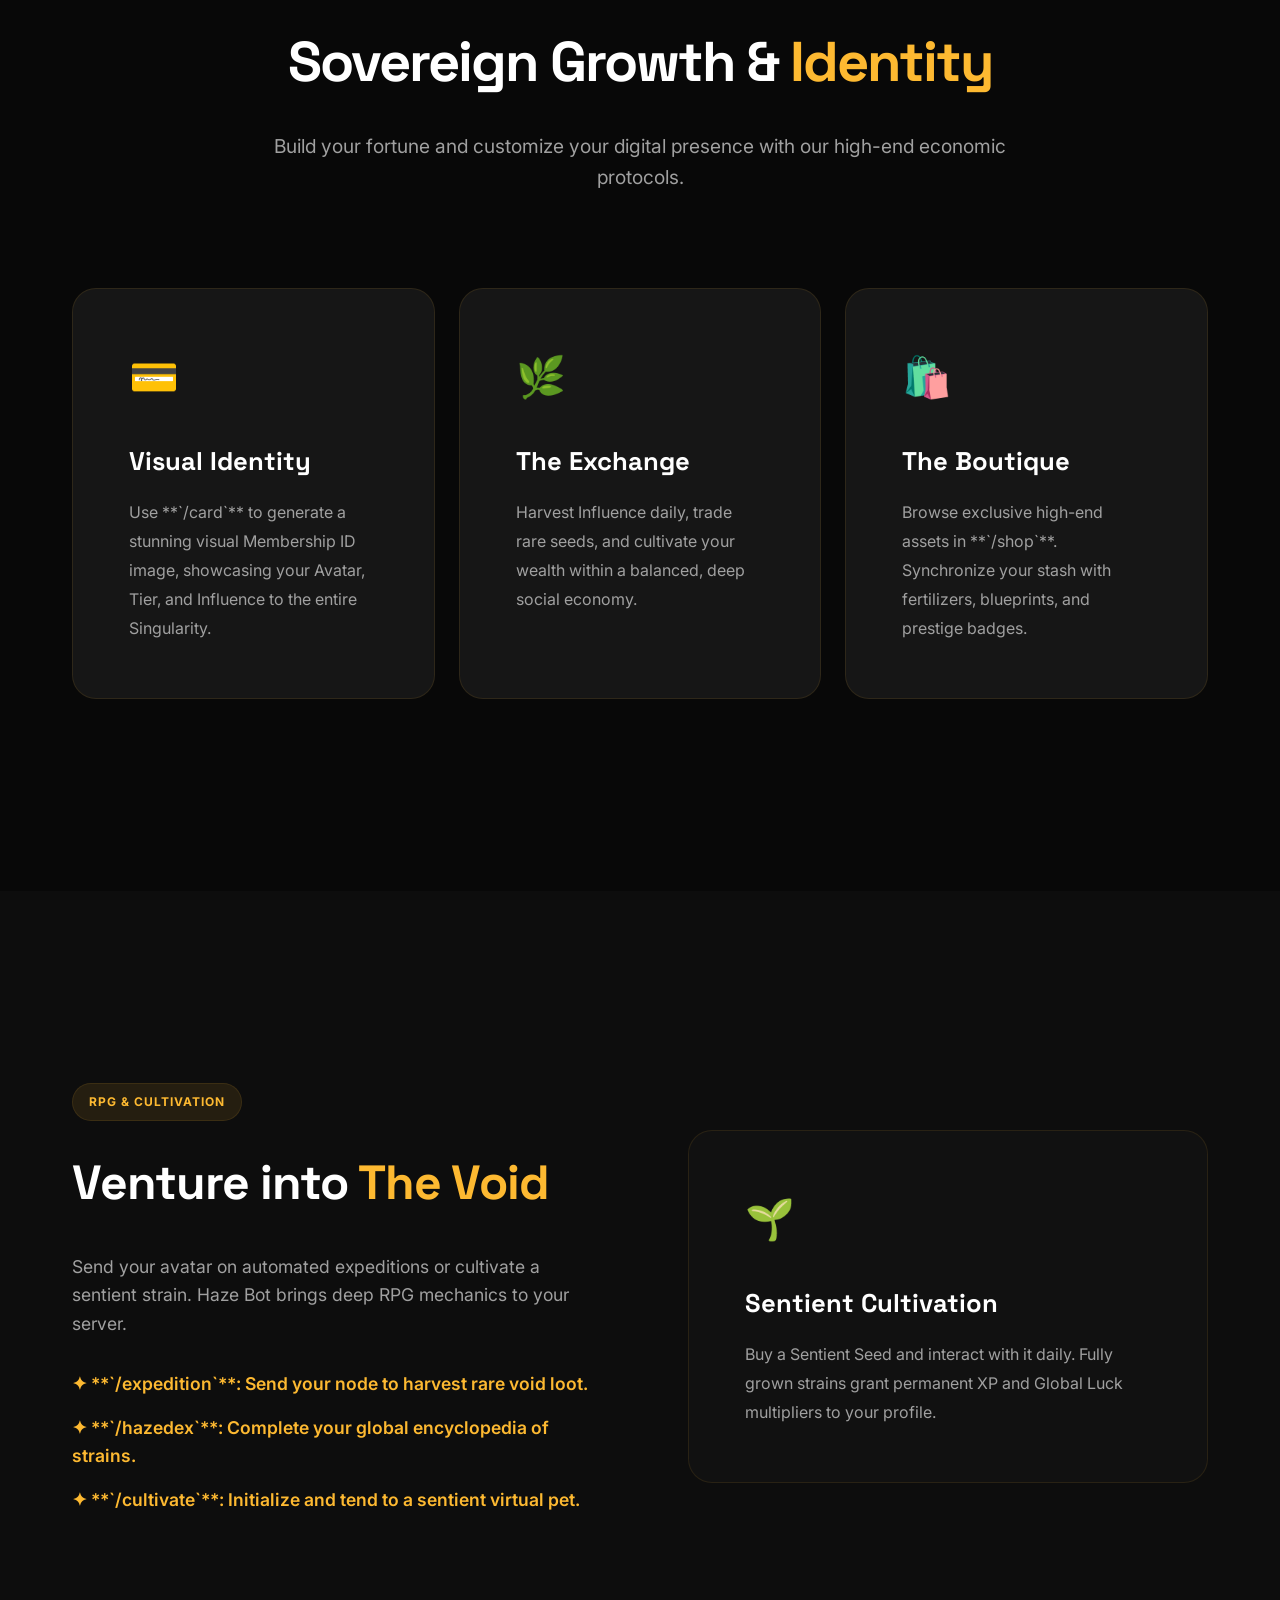
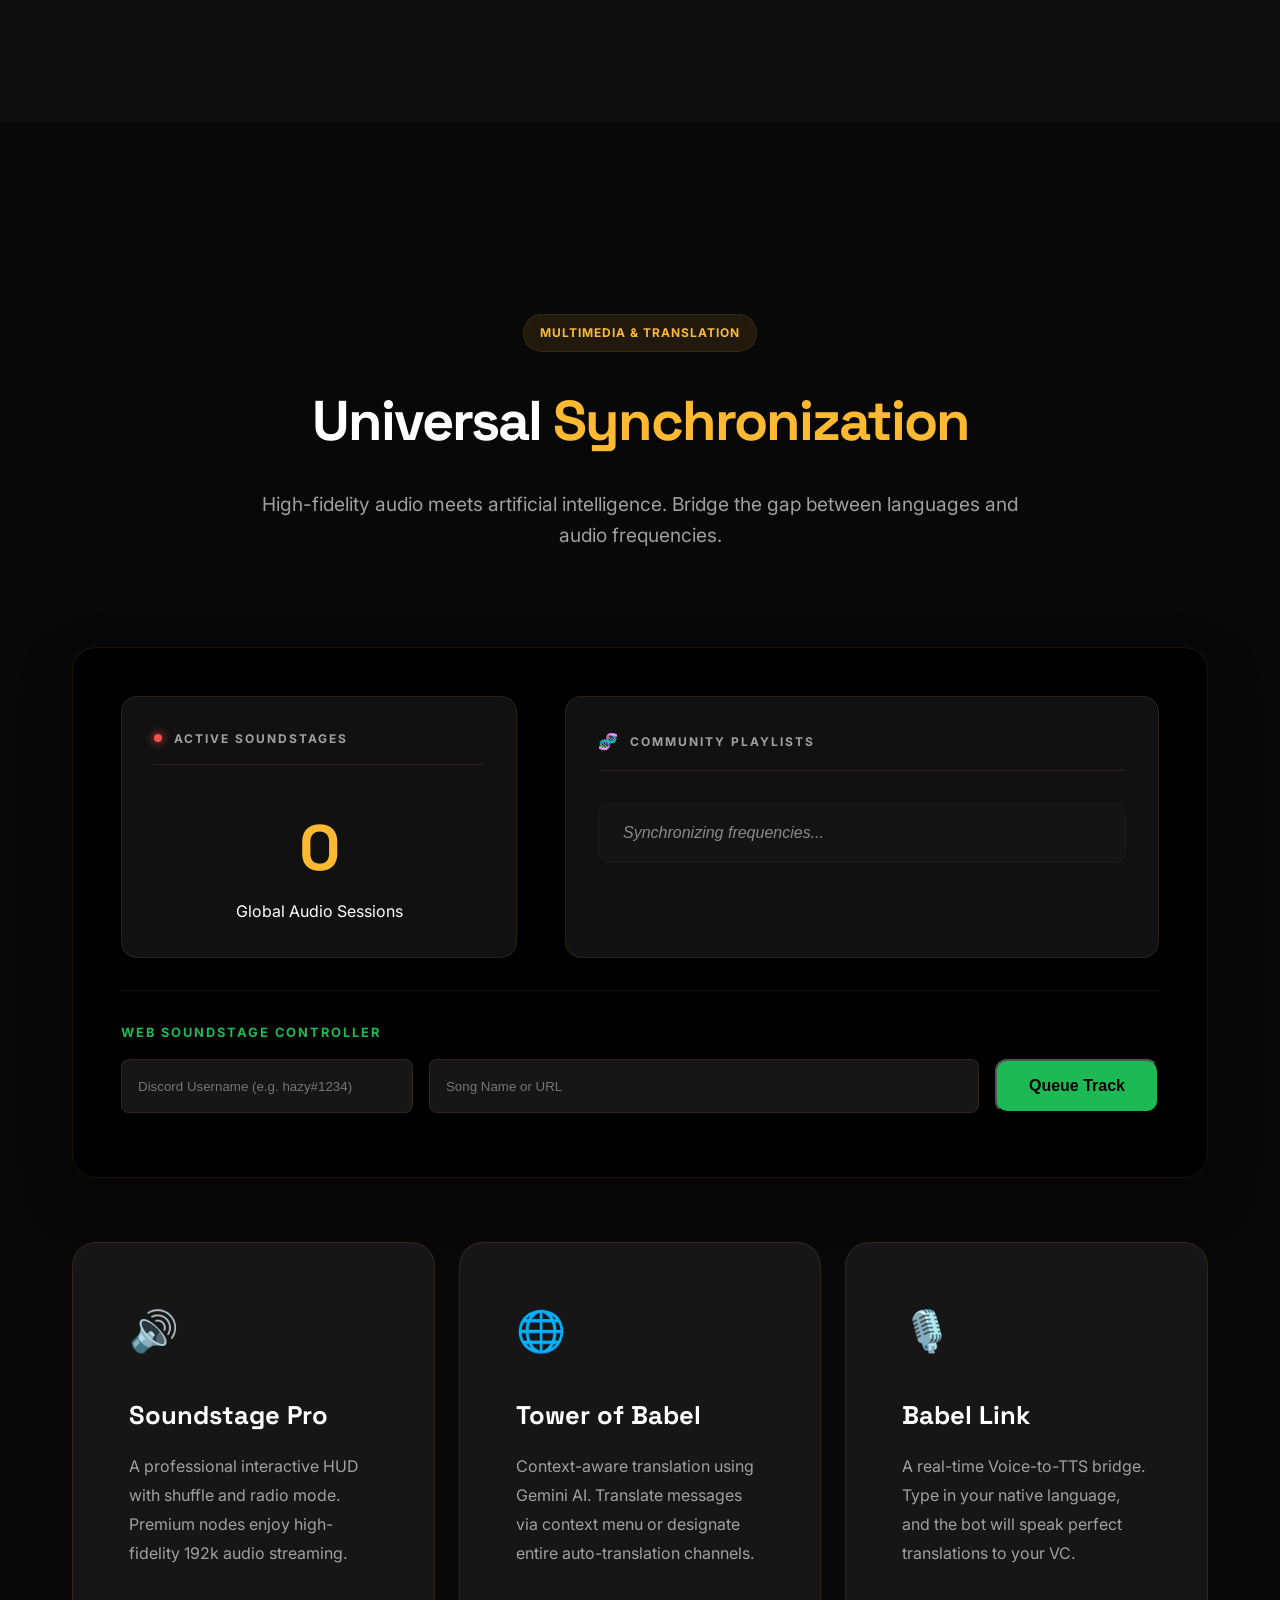
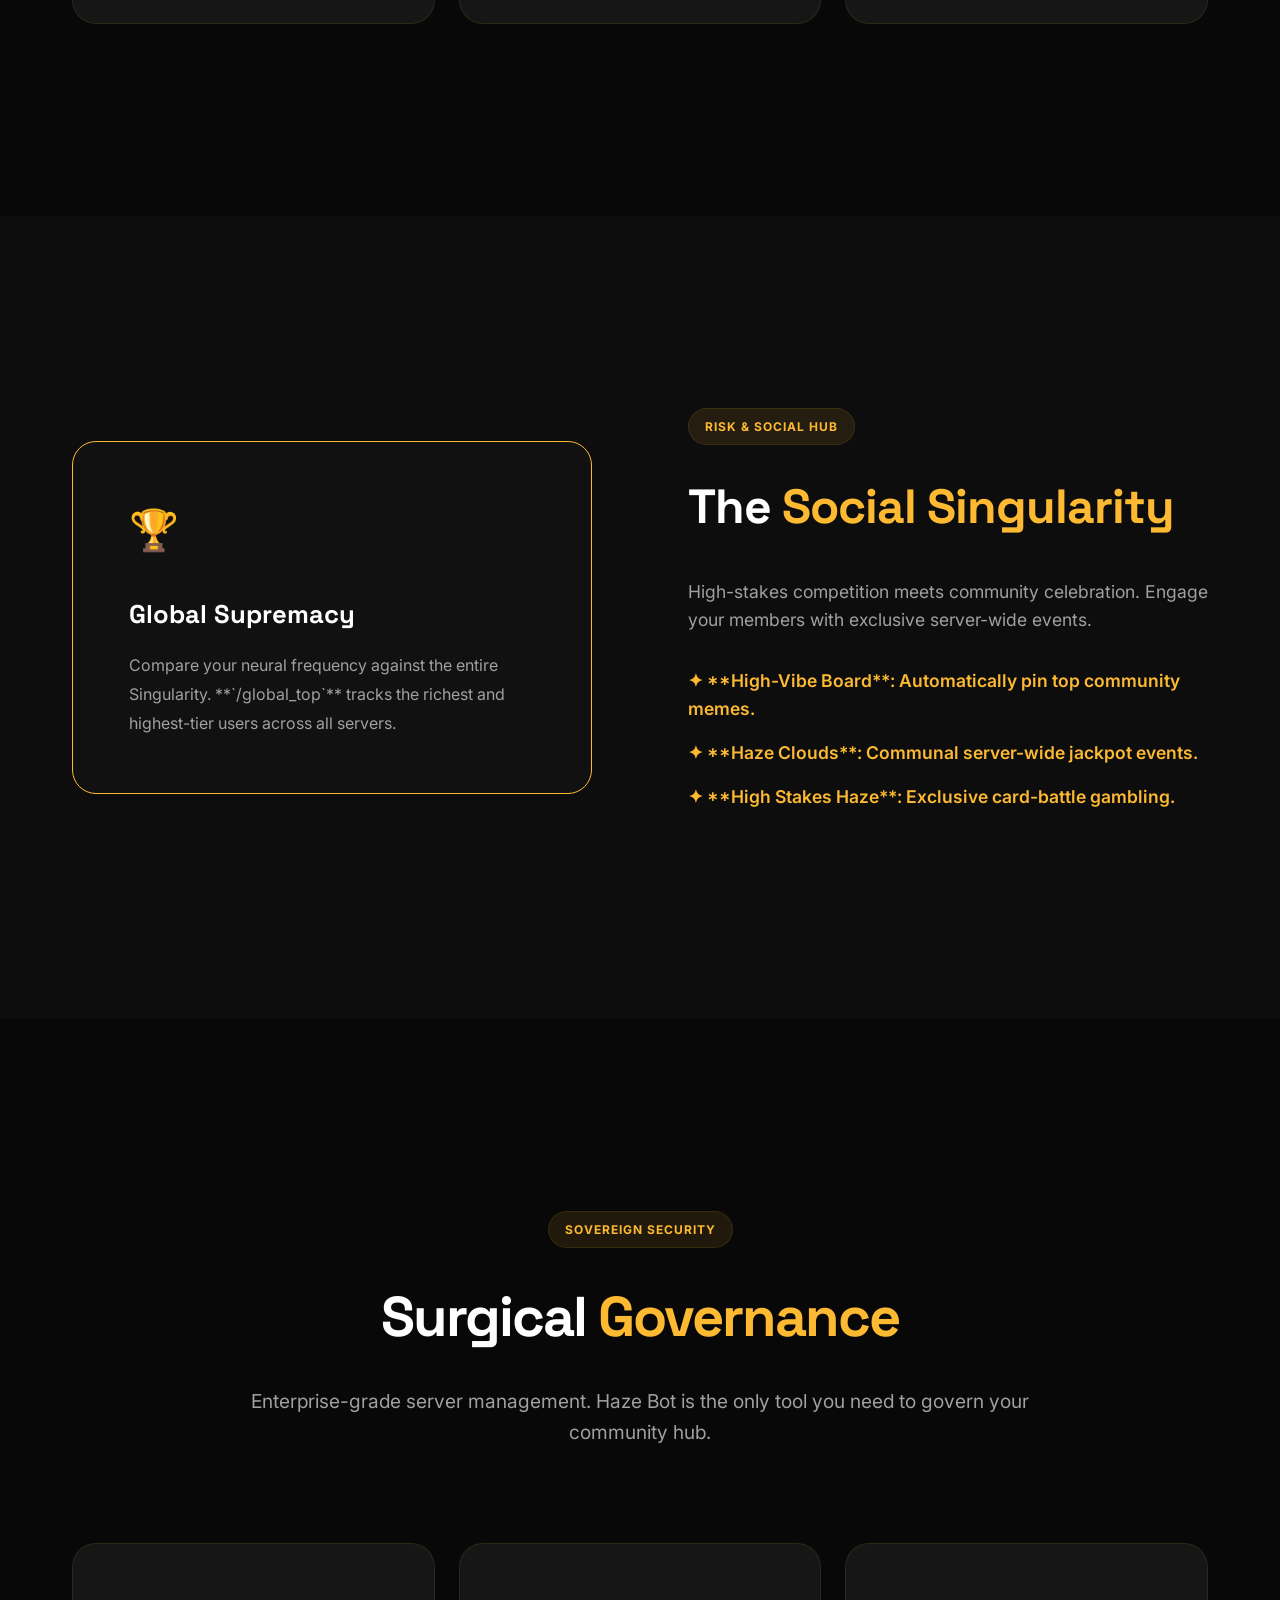
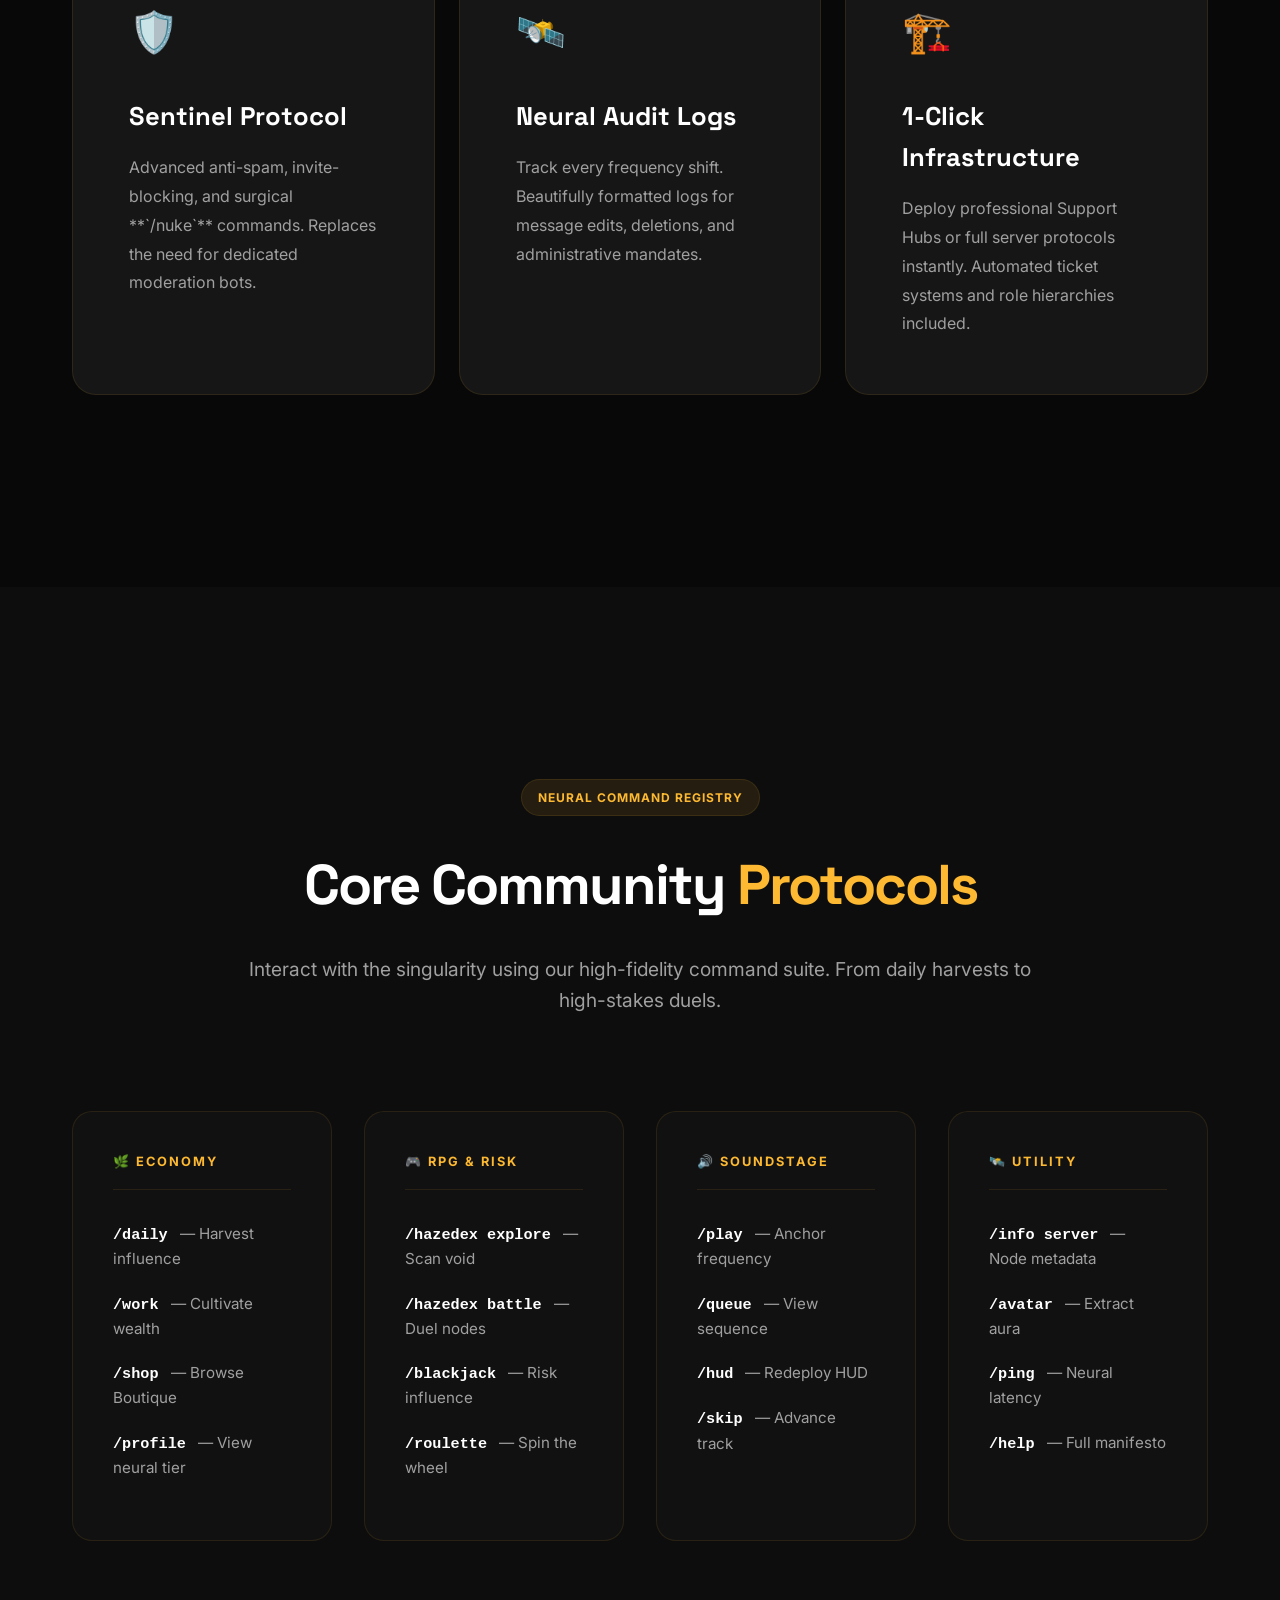
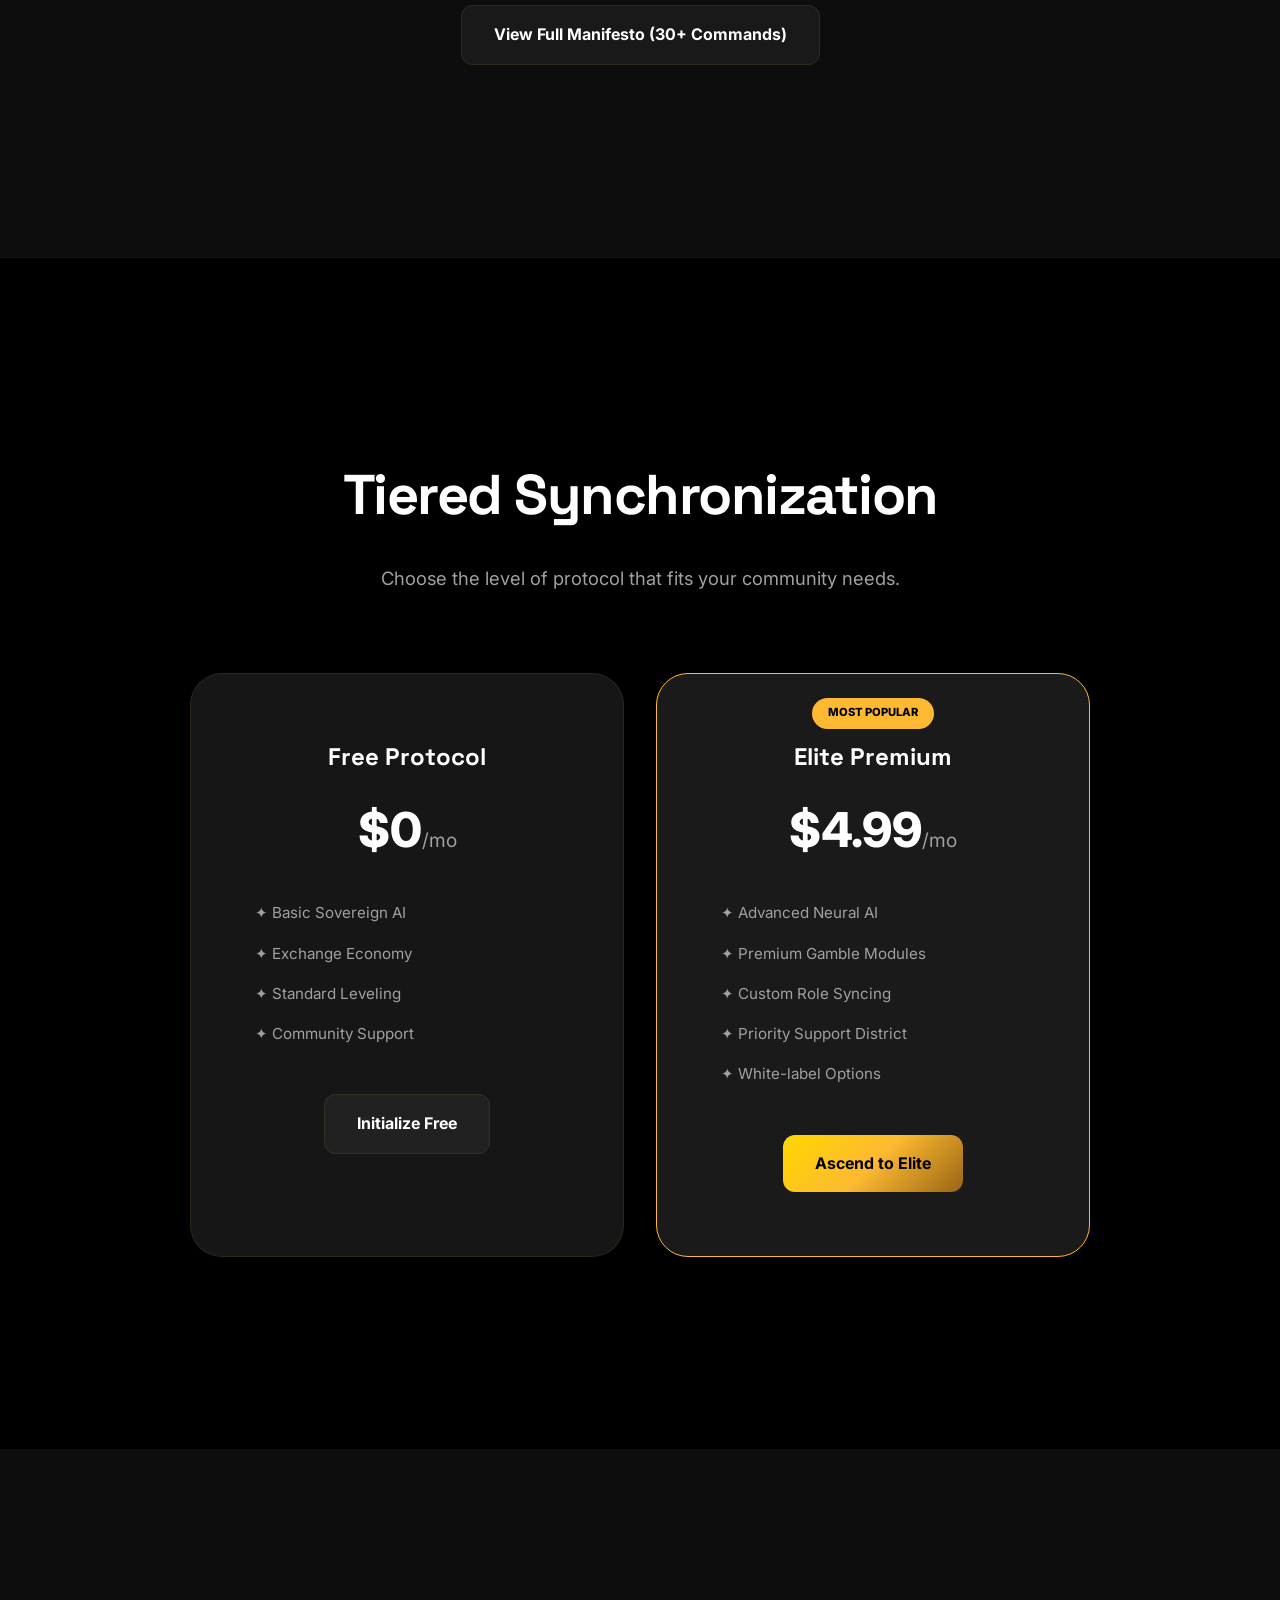
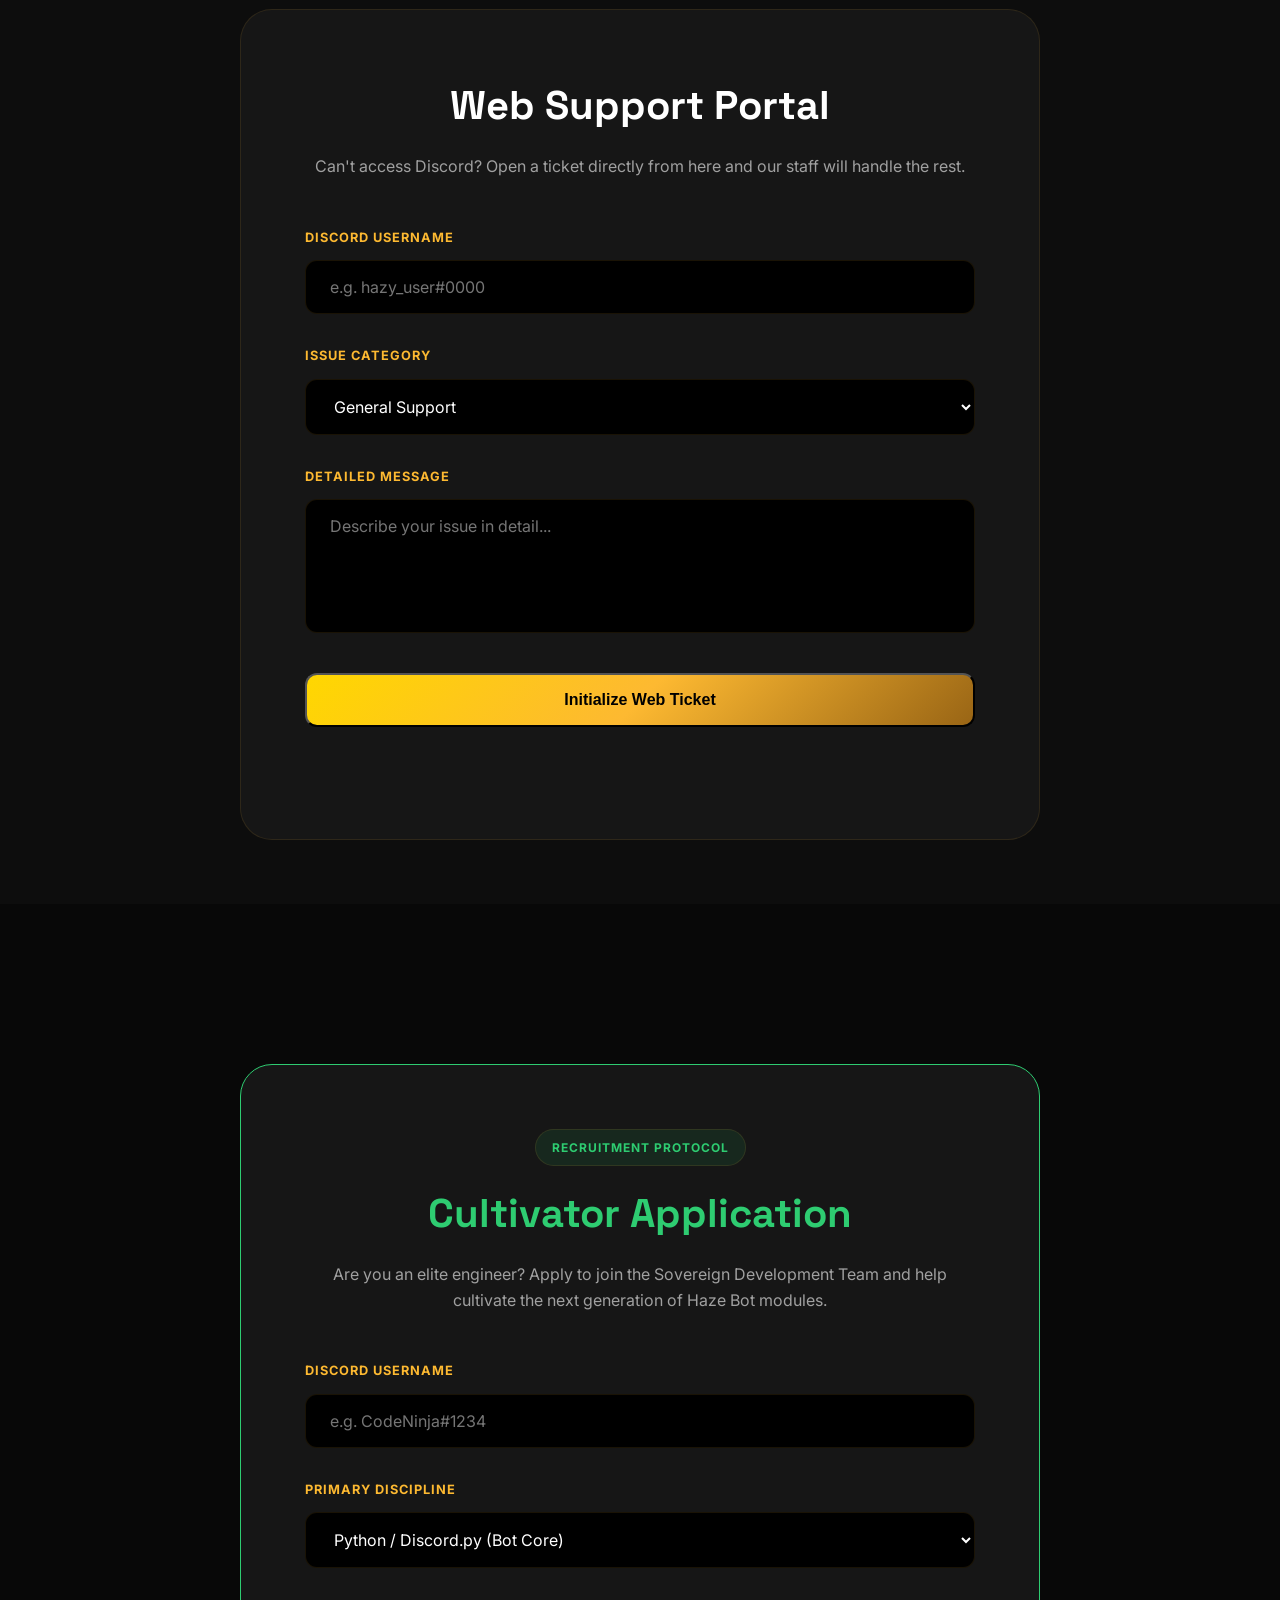
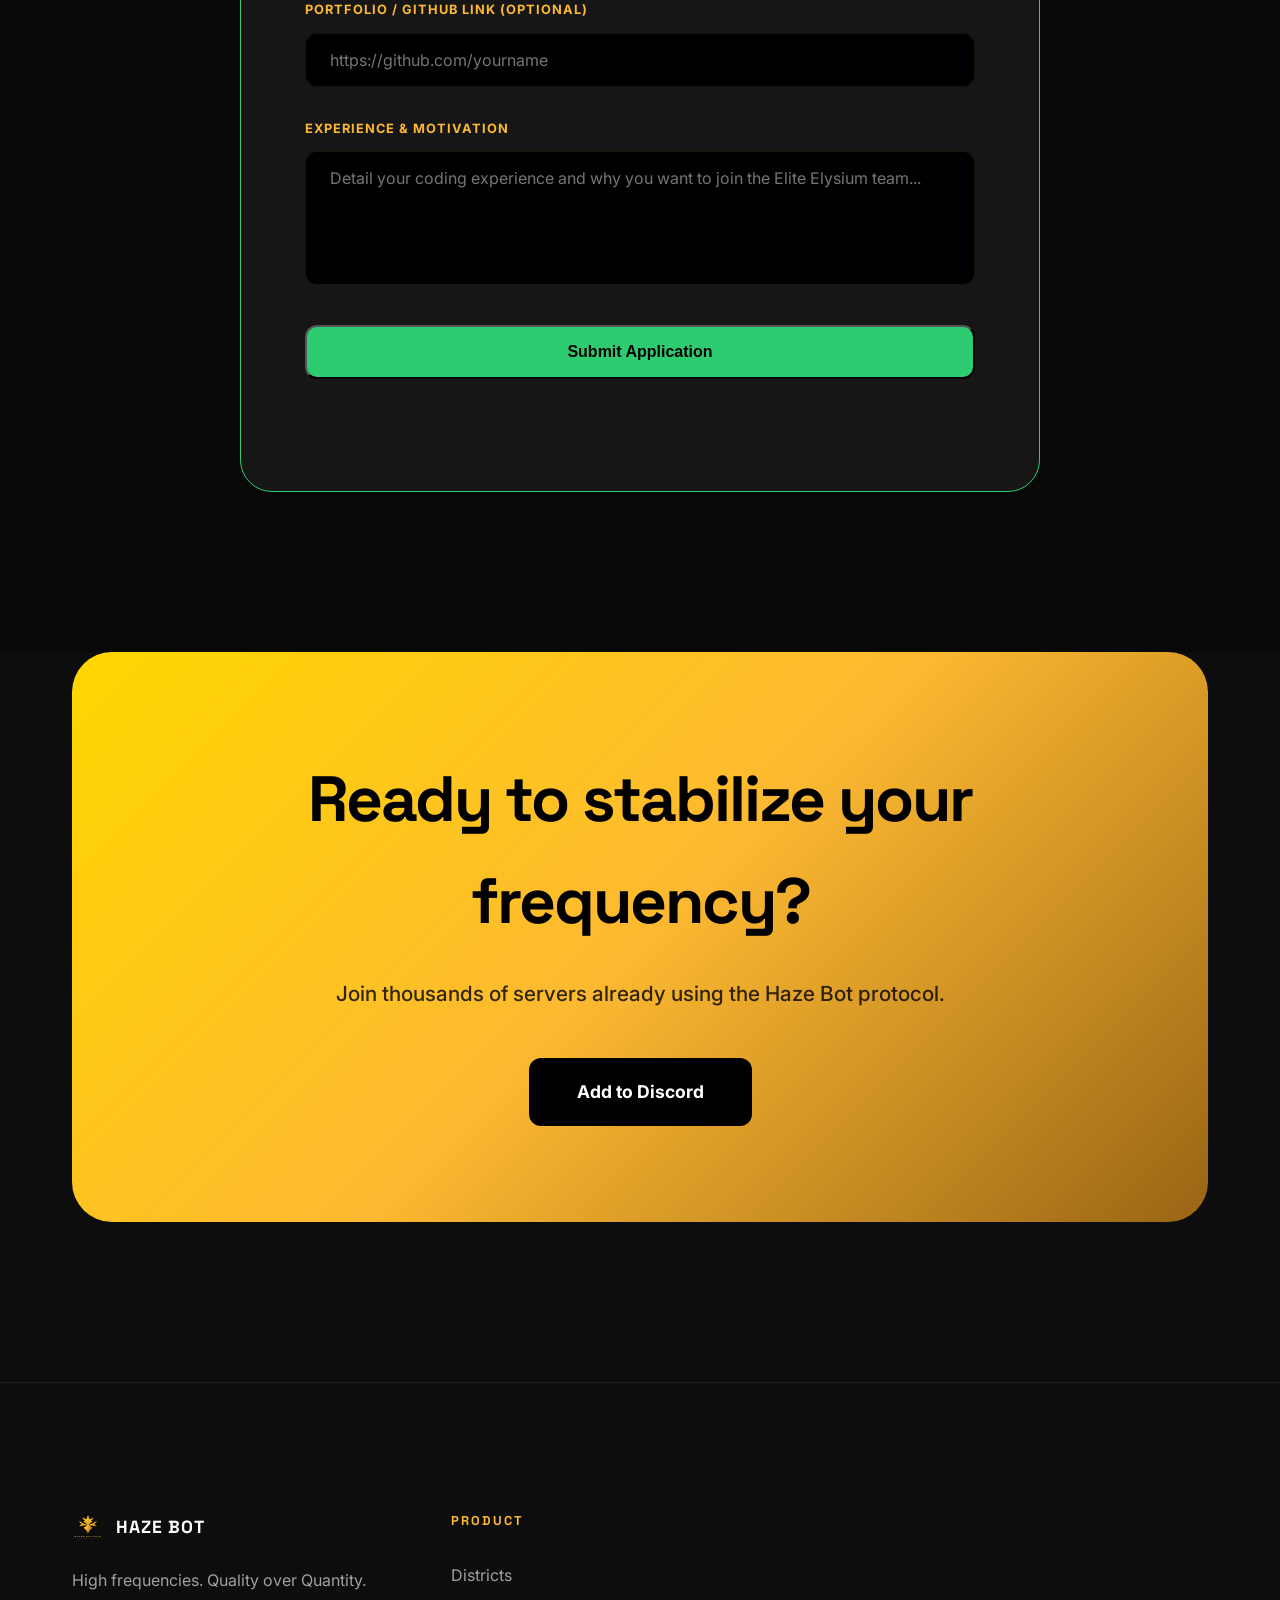
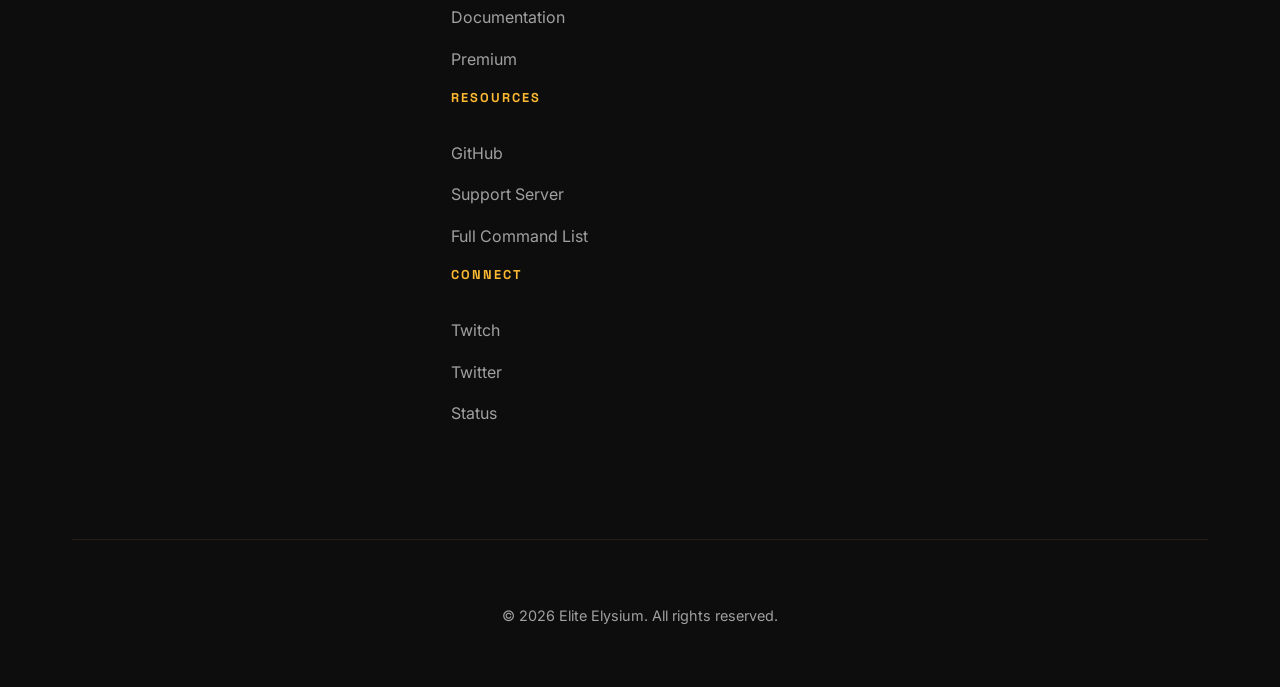
==== commit 95220b42: "🚀 Grand Evolution: High Society & Velvet Underworld Templates, Advanced Image Synthesis, and Playlis" ====
--- a/index.html
+++ b/index.html
@@ -36,19 +36,19 @@
             <a href="help.html">Documentation</a>
             <a href="#premium">Premium</a>
             <a href="#support">Support Portal</a>
-            <a href="https://discord.com/oauth2/authorize?client_id=1479184135963541575&permissions=8&scope=bot+applications.commands" class="btn btn-primary">Add to Discord</a>
+            <a href="https://discord.com/oauth2/authorize?client_id=1511231330682409110&permissions=8&integration_type=0&scope=bot" class="btn btn-primary">Add to Discord</a>
         </div>
     </nav>
 
     <header class="hero">
         <div class="container hero-container">
             <div class="hero-text reveal">
-                <span class="badge">V2.8 NOW LIVE</span>
-                <h1>Elevate Your Server to the <span>Elite Elysium</span></h1>
-                <p>The all-in-one Discord bot featuring a neural AI concierge, metabolic leveling, and a high-stakes economy. Trusted by thousands of top-tier communities.</p>
+                <span class="badge">V3.5 NOW LIVE</span>
+                <h1>Master Your Community Singularity</h1>
+                <p>The all-in-one Discord bot featuring multiple high-fidelity community templates. From the high-end **Elite Elysium** to the dark immersive **Chronic Crypt**.</p>
                 <div class="hero-btns">
-                    <a href="https://discord.com/oauth2/authorize?client_id=1479184135963541575&permissions=8&scope=bot+applications.commands" class="btn btn-primary">Add to Discord</a>
-                    <a href="#" class="btn btn-secondary">Join Community</a>
+                    <a href="https://discord.com/oauth2/authorize?client_id=1511231330682409110&permissions=8&integration_type=0&scope=bot" class="btn btn-primary">Add to Discord</a>
+                    <a href="help.html" class="btn btn-secondary">Documentation</a>
                 </div>
             </div>
             <div class="hero-image reveal">
@@ -164,6 +164,43 @@
                 <h2>Universal <span>Synchronization</span></h2>
                 <p>High-fidelity audio meets artificial intelligence. Bridge the gap between languages and audio frequencies.</p>
             </div>
+            
+            <!-- NEW: Live Soundstage Feed -->
+            <div class="soundstage-dashboard reveal">
+                <div class="dashboard-grid">
+                    <div class="music-card">
+                        <div class="card-header">
+                            <span class="live-pulse"></span>
+                            <h4>ACTIVE SOUNDSTAGES</h4>
+                        </div>
+                        <div class="active-count">
+                            <h2 id="live-music-sessions">0</h2>
+                            <p>Global Audio Sessions</p>
+                        </div>
+                    </div>
+                    <div class="music-card">
+                        <div class="card-header">
+                            <span class="neural-icon">🧬</span>
+                            <h4>COMMUNITY PLAYLISTS</h4>
+                        </div>
+                        <ul id="global-playlist-list" class="playlist-list">
+                            <li class="loading-shimmer">Synchronizing frequencies...</li>
+                        </ul>
+                    </div>
+                </div>
+
+                <!-- NEW: Web-to-Voice Controller -->
+                <div class="web-controller" style="margin-top: 2rem; border-top: 1px solid var(--border); padding-top: 2rem;">
+                    <h4 style="color: #1db954; margin-bottom: 1rem; font-size: 0.8rem; letter-spacing: 2px;">WEB SOUNDSTAGE CONTROLLER</h4>
+                    <form id="music-form" style="display: flex; gap: 1rem; flex-wrap: wrap;">
+                        <input type="text" id="music-username" placeholder="Discord Username (e.g. hazy#1234)" required style="flex: 1; padding: 1rem; border-radius: 8px; background: #161616; border: 1px solid var(--border); color: white;">
+                        <input type="text" id="music-query" placeholder="Song Name or URL" required style="flex: 2; padding: 1rem; border-radius: 8px; background: #161616; border: 1px solid var(--border); color: white;">
+                        <button type="submit" class="btn btn-primary" style="background: #1db954; color: black; font-weight: 800;">Queue Track</button>
+                    </form>
+                    <p id="music-form-status" style="margin-top: 1rem; font-size: 0.9rem;"></p>
+                </div>
+            </div>
+
             <div class="feature-grid">
                 <div class="feature-card reveal">
                     <div class="feature-icon">🔊</div>
@@ -233,6 +270,59 @@
                     <h3>1-Click Infrastructure</h3>
                     <p>Deploy professional Support Hubs or full server protocols instantly. Automated ticket systems and role hierarchies included.</p>
                 </div>
+            </div>
+        </div>
+    </section>
+
+    <!-- SECTION: COMMAND REGISTRY -->
+    <section id="commands-lite" class="district">
+        <div class="container">
+            <div class="district-header reveal">
+                <span class="badge">NEURAL COMMAND REGISTRY</span>
+                <h2>Core Community <span>Protocols</span></h2>
+                <p>Interact with the singularity using our high-fidelity command suite. From daily harvests to high-stakes duels.</p>
+            </div>
+            
+            <div class="command-grid-home reveal">
+                <div class="cmd-category">
+                    <h4>🌿 ECONOMY</h4>
+                    <ul>
+                        <li><code>/daily</code> — Harvest influence</li>
+                        <li><code>/work</code> — Cultivate wealth</li>
+                        <li><code>/shop</code> — Browse Boutique</li>
+                        <li><code>/profile</code> — View neural tier</li>
+                    </ul>
+                </div>
+                <div class="cmd-category">
+                    <h4>🎮 RPG & RISK</h4>
+                    <ul>
+                        <li><code>/hazedex explore</code> — Scan void</li>
+                        <li><code>/hazedex battle</code> — Duel nodes</li>
+                        <li><code>/blackjack</code> — Risk influence</li>
+                        <li><code>/roulette</code> — Spin the wheel</li>
+                    </ul>
+                </div>
+                <div class="cmd-category">
+                    <h4>🔊 SOUNDSTAGE</h4>
+                    <ul>
+                        <li><code>/play</code> — Anchor frequency</li>
+                        <li><code>/queue</code> — View sequence</li>
+                        <li><code>/hud</code> — Redeploy HUD</li>
+                        <li><code>/skip</code> — Advance track</li>
+                    </ul>
+                </div>
+                <div class="cmd-category">
+                    <h4>🛰️ UTILITY</h4>
+                    <ul>
+                        <li><code>/info server</code> — Node metadata</li>
+                        <li><code>/avatar</code> — Extract aura</li>
+                        <li><code>/ping</code> — Neural latency</li>
+                        <li><code>/help</code> — Full manifesto</li>
+                    </ul>
+                </div>
+            </div>
+            <div class="registry-cta reveal">
+                <a href="help.html" class="btn btn-secondary">View Full Manifesto (30+ Commands)</a>
             </div>
         </div>
     </section>
@@ -253,7 +343,7 @@
                         <li>✦ Standard Leveling</li>
                         <li>✦ Community Support</li>
                     </ul>
-                    <a href="https://discord.com/oauth2/authorize?client_id=1479184135963541575&permissions=8&scope=bot+applications.commands" class="btn btn-secondary">Initialize Free</a>
+                    <a href="https://discord.com/oauth2/authorize?client_id=1511231330682409110&permissions=8&integration_type=0&scope=bot" class="btn btn-secondary">Initialize Free</a>
                 </div>
                 <div class="pricing-card featured reveal">
                     <div class="featured-badge">MOST POPULAR</div>
@@ -304,12 +394,50 @@
         </div>
     </section>
 
+    <!-- DISTRICT: DEVELOPER APPLICATION -->
+    <section id="developer-app" class="support-portal section-alt" style="margin-top: -6rem;">
+        <div class="container">
+            <div class="support-card reveal" style="border-color: #2ecc71;">
+                <div class="support-header">
+                    <span class="badge" style="background: rgba(46, 204, 113, 0.1); color: #2ecc71; margin-bottom: 1rem; display: inline-block;">RECRUITMENT PROTOCOL</span>
+                    <h2 style="color: #2ecc71;">Cultivator Application</h2>
+                    <p>Are you an elite engineer? Apply to join the Sovereign Development Team and help cultivate the next generation of Haze Bot modules.</p>
+                </div>
+                <form id="dev-form" class="support-form">
+                    <div class="form-group">
+                        <label>Discord Username</label>
+                        <input type="text" id="dev-username" placeholder="e.g. CodeNinja#1234" required>
+                    </div>
+                    <div class="form-group">
+                        <label>Primary Discipline</label>
+                        <select id="dev-role">
+                            <option value="Python / Discord.py">Python / Discord.py (Bot Core)</option>
+                            <option value="Frontend Web (HTML/JS)">Frontend Web (HTML/CSS/JS)</option>
+                            <option value="Backend API (MongoDB)">Backend API / Database (MongoDB)</option>
+                            <option value="UI/UX & Graphic Design">UI/UX & Graphic Design</option>
+                        </select>
+                    </div>
+                    <div class="form-group">
+                        <label>Portfolio / GitHub Link (Optional)</label>
+                        <input type="url" id="dev-portfolio" placeholder="https://github.com/yourname">
+                    </div>
+                    <div class="form-group">
+                        <label>Experience & Motivation</label>
+                        <textarea id="dev-experience" rows="5" placeholder="Detail your coding experience and why you want to join the Elite Elysium team..." required></textarea>
+                    </div>
+                    <button type="submit" class="btn btn-primary w-100" style="background: #2ecc71; color: #000;">Submit Application</button>
+                    <div id="dev-form-status" class="form-status"></div>
+                </form>
+            </div>
+        </div>
+    </section>
+
     <section class="cta">
         <div class="container">
             <div class="cta-card reveal">
                 <h2>Ready to stabilize your frequency?</h2>
                 <p>Join thousands of servers already using the Haze Bot protocol.</p>
-                <a href="https://discord.com/oauth2/authorize?client_id=1479184135963541575&permissions=8&scope=bot+applications.commands" class="btn btn-primary">Add to Discord</a>
+                <a href="https://discord.com/oauth2/authorize?client_id=1511231330682409110&permissions=8&integration_type=0&scope=bot" class="btn btn-primary">Add to Discord</a>
             </div>
         </div>
     </section>
@@ -334,7 +462,7 @@
                     <div class="link-group">
                         <h4>Resources</h4>
                         <a href="https://github.com">GitHub</a>
-                        <a href="https://discord.gg/TFC7YdumkF">Support Server</a>
+                        <a href="https://discord.gg/CSwYkE57DE">Support Server</a>
                         <a href="help.html">Full Command List</a>
                     </div>
                     <div class="link-group">
--- a/styles.css
+++ b/styles.css
@@ -485,6 +485,183 @@
 .district-header p {
     color: var(--text-muted);
     font-size: 1.2rem;
+}
+
+/* Soundstage Dashboard */
+.soundstage-dashboard {
+    background: #000;
+    border: 1px solid var(--border);
+    border-radius: 24px;
+    padding: 3rem;
+    margin-bottom: 4rem;
+    box-shadow: 0 20px 50px rgba(0,0,0,0.4);
+}
+
+.dashboard-grid {
+    display: grid;
+    grid-template-columns: 0.8fr 1.2fr;
+    gap: 3rem;
+}
+
+.music-card {
+    background: #111;
+    border: 1px solid var(--border);
+    border-radius: 16px;
+    padding: 2rem;
+    display: flex;
+    flex-direction: column;
+}
+
+.card-header {
+    display: flex;
+    align-items: center;
+    gap: 0.75rem;
+    margin-bottom: 2rem;
+    border-bottom: 1px solid var(--border);
+    padding-bottom: 1rem;
+}
+
+.card-header h4 {
+    font-size: 0.75rem;
+    letter-spacing: 2px;
+    color: var(--text-muted);
+}
+
+.live-pulse {
+    width: 8px;
+    height: 8px;
+    background: #ff4d4d;
+    border-radius: 50%;
+    box-shadow: 0 0 10px #ff4d4d;
+    animation: pulse 2s infinite;
+}
+
+@keyframes pulse {
+    0% { opacity: 1; transform: scale(1); }
+    50% { opacity: 0.5; transform: scale(1.2); }
+    100% { opacity: 1; transform: scale(1); }
+}
+
+.active-count {
+    flex: 1;
+    display: flex;
+    flex-direction: column;
+    justify-content: center;
+    text-align: center;
+}
+
+.active-count h2 {
+    font-size: 4rem;
+    color: var(--primary-gold);
+}
+
+.playlist-list {
+    list-style: none;
+    display: flex;
+    flex-direction: column;
+    gap: 1rem;
+}
+
+.playlist-list li {
+    background: rgba(255,255,255,0.03);
+    border: 1px solid rgba(255,255,255,0.05);
+    padding: 1rem 1.5rem;
+    border-radius: 12px;
+    display: flex;
+    justify-content: space-between;
+    align-items: center;
+    transition: var(--transition);
+}
+
+.playlist-list li:hover {
+    background: rgba(253, 185, 49, 0.05);
+    border-color: var(--border);
+}
+
+.p-name {
+    display: block;
+    font-weight: 700;
+    font-size: 0.9rem;
+    color: var(--text-white);
+}
+
+.p-tracks {
+    font-size: 0.75rem;
+    color: var(--text-muted);
+}
+
+.p-bar {
+    width: 40px;
+    height: 4px;
+    background: var(--border);
+    border-radius: 10px;
+    overflow: hidden;
+    position: relative;
+}
+
+.p-bar::after {
+    content: '';
+    position: absolute;
+    left: 0;
+    top: 0;
+    height: 100%;
+    width: 60%;
+    background: var(--primary-gold);
+}
+
+.loading-shimmer {
+    opacity: 0.5;
+    font-style: italic;
+}
+
+/* Command Grid Home */
+.command-grid-home {
+    display: grid;
+    grid-template-columns: repeat(auto-fit, minmax(250px, 1fr));
+    gap: 2rem;
+    margin-bottom: 4rem;
+}
+
+.cmd-category {
+    background: #111;
+    border: 1px solid var(--border);
+    border-radius: 20px;
+    padding: 2.5rem;
+    transition: var(--transition);
+}
+
+.cmd-category:hover {
+    background: #161616;
+    border-color: var(--primary-gold);
+}
+
+.cmd-category h4 {
+    color: var(--primary-gold);
+    font-size: 0.8rem;
+    letter-spacing: 2px;
+    margin-bottom: 2rem;
+    border-bottom: 1px solid var(--border);
+    padding-bottom: 1rem;
+}
+
+.cmd-category ul {
+    list-style: none;
+}
+
+.cmd-category li {
+    margin-bottom: 1.25rem;
+    font-size: 0.95rem;
+    color: var(--text-muted);
+}
+
+.cmd-category li code {
+    color: var(--text-white);
+    font-weight: 700;
+    margin-right: 0.5rem;
+}
+
+.registry-cta {
+    text-align: center;
 }
 
 /* Pricing */
